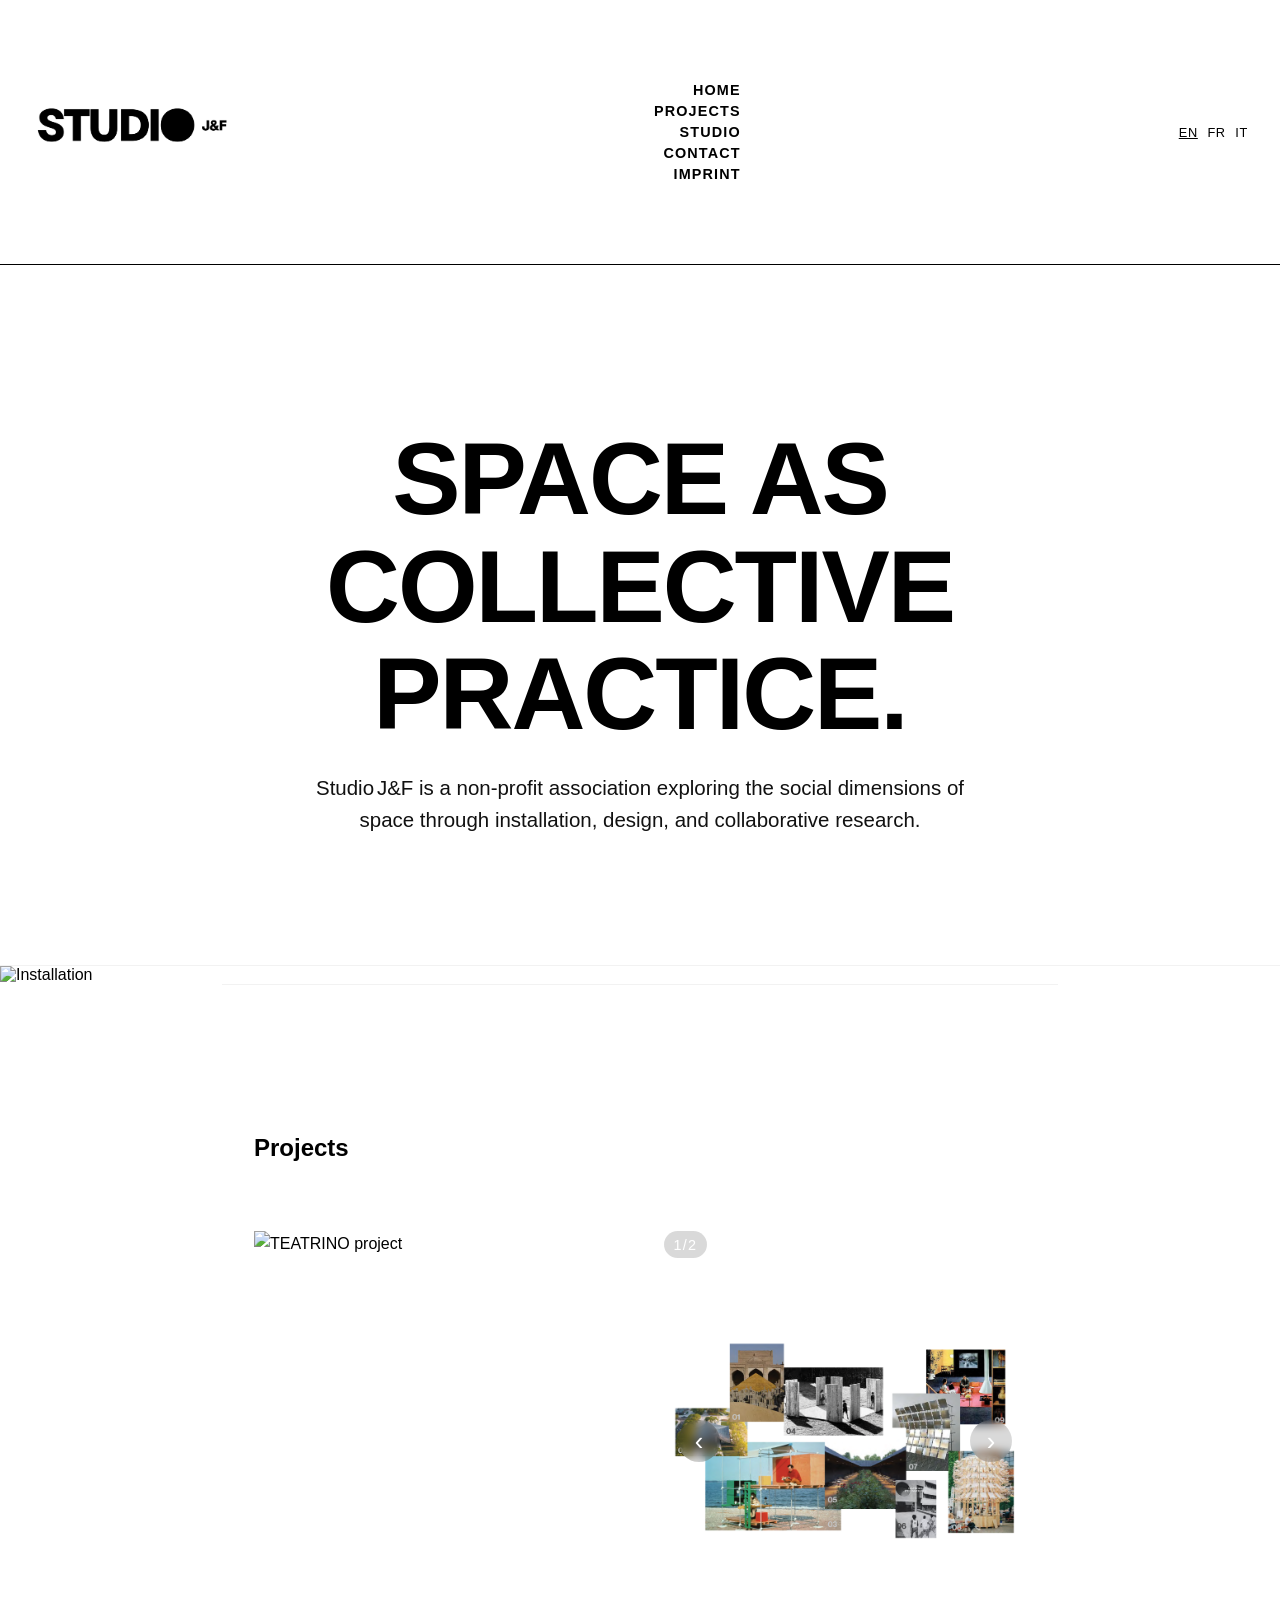
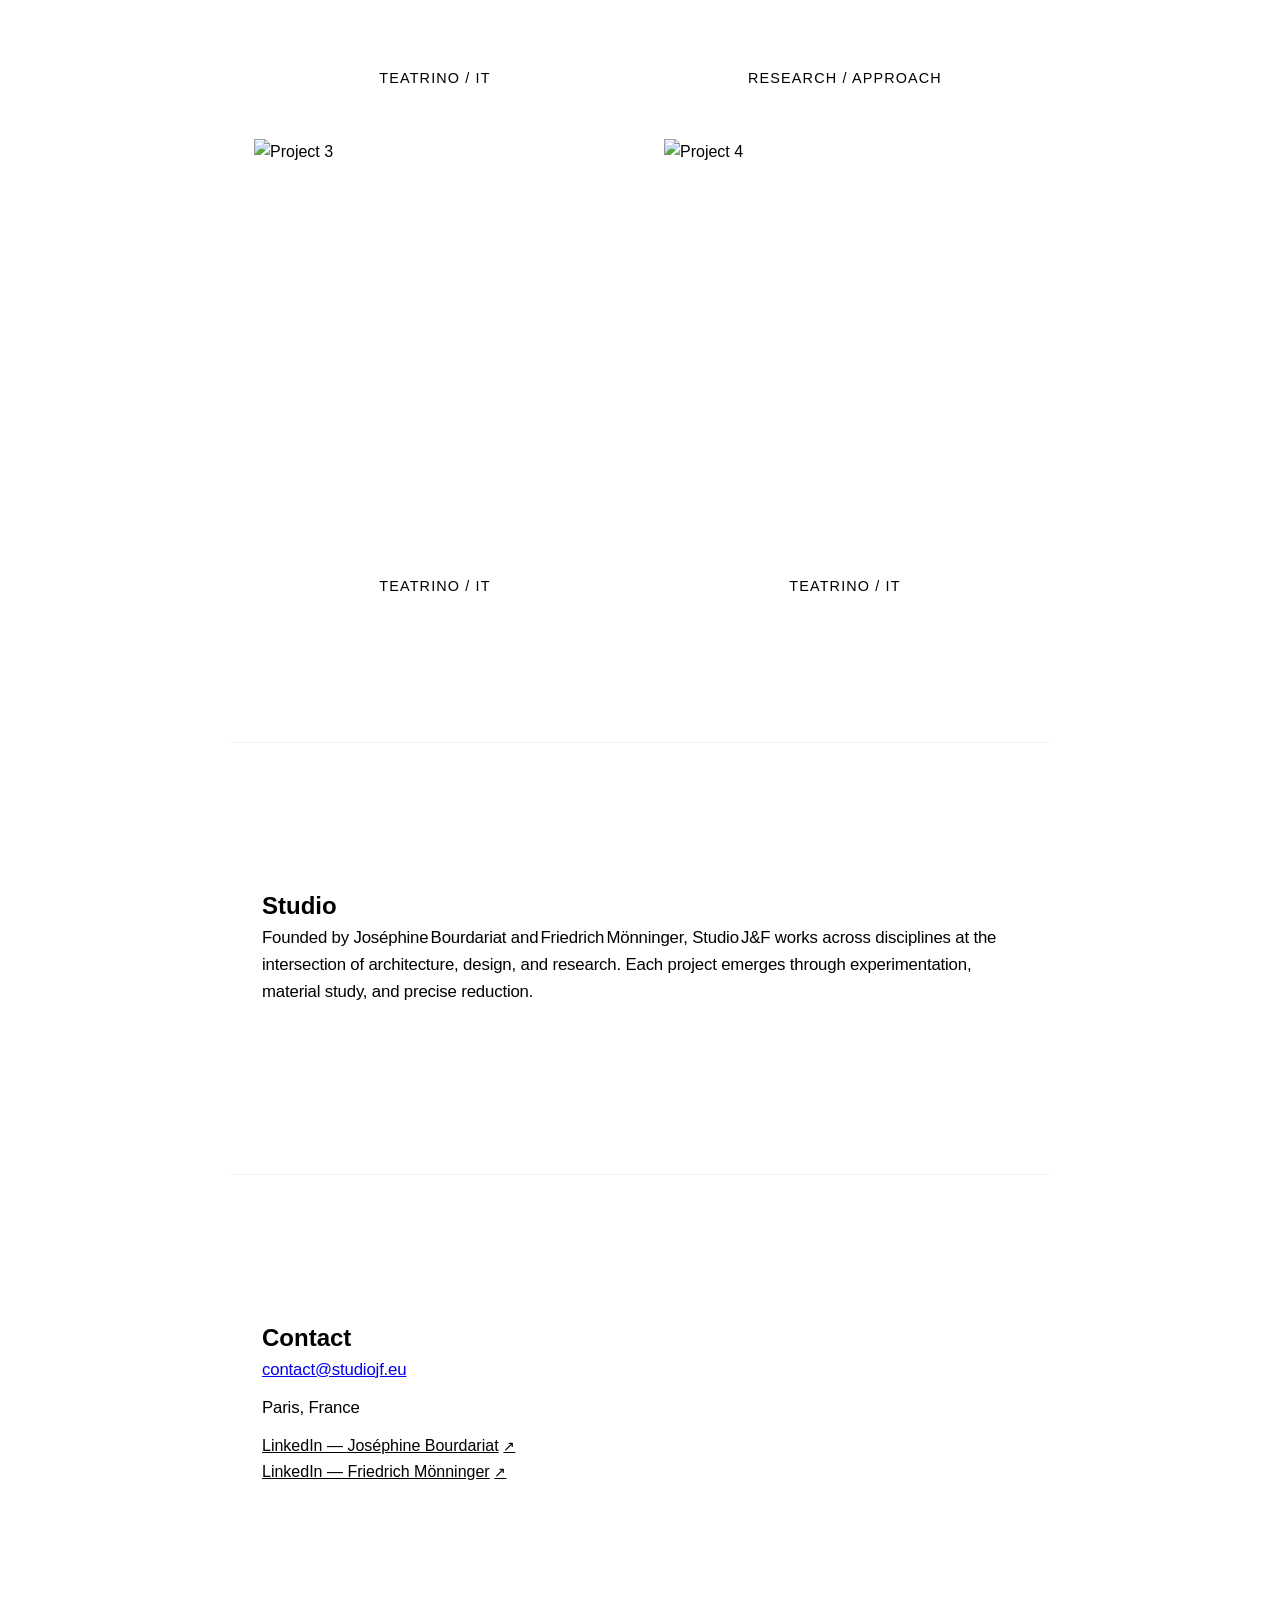
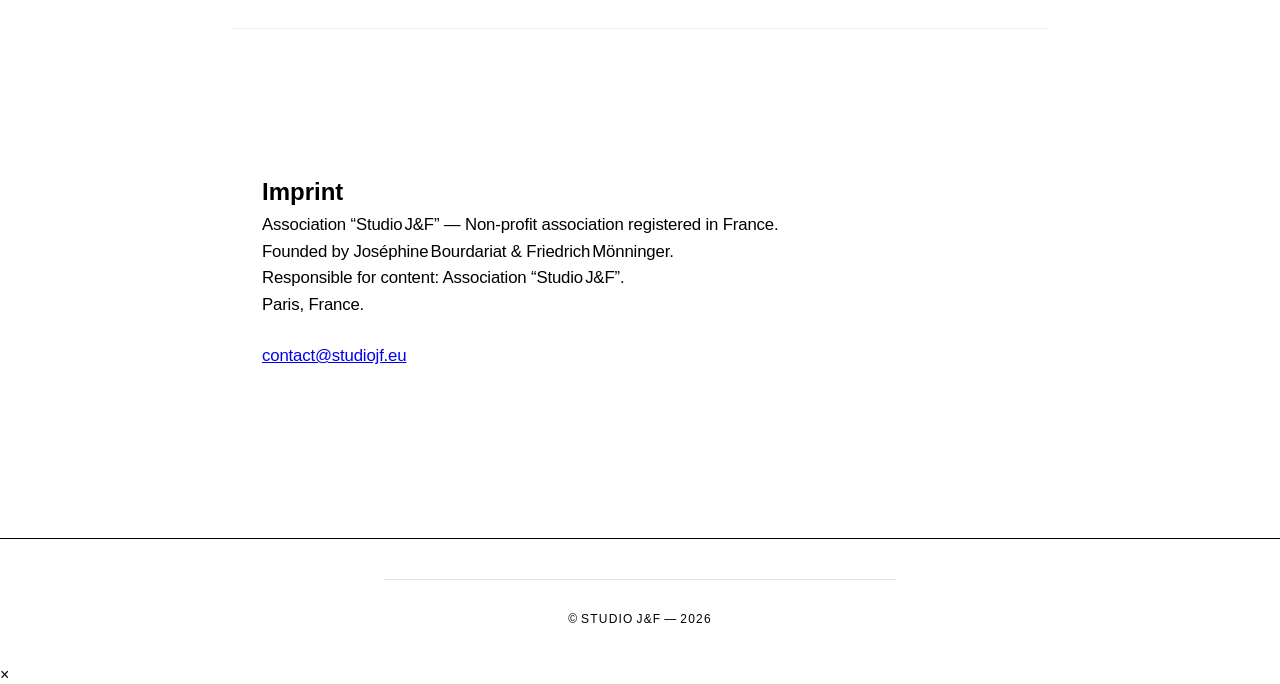
==== index.html @ a982411a "Update index.html" ====
<!DOCTYPE html>
<html lang="en">
<head>
   <link rel="icon" type="image/png" href="favicon.png"> 
  <meta charset="UTF-8">
  <meta name="viewport" content="width=device-width, initial-scale=1.0">
  <title>Studio J&F — Architecture & Design</title>
  <link rel="stylesheet" href="style.css">
  <script defer src="script.js"></script>
</head>

<body>

<header>
 <div class="logo">
  <img src="logo.png" alt="Studio J&F logo">
</div>


  <!-- NAVIGATION: now with 3 language versions -->
  <nav>

    <!-- EN -->
    <a href="#home" data-lang="en">Home</a>
    <a href="#projects" data-lang="en">Projects</a>
    <a href="#studio" data-lang="en">Studio</a>
    <a href="#contact" data-lang="en">Contact</a>
    <a href="#imprint" data-lang="en">Imprint</a>

    <!-- FR -->
    <a href="#home" data-lang="fr" class="hidden">Accueil</a>
    <a href="#projects" data-lang="fr" class="hidden">Projets</a>
    <a href="#studio" data-lang="fr" class="hidden">Studio</a>
    <a href="#contact" data-lang="fr" class="hidden">Contact</a>
    <a href="#imprint" data-lang="fr" class="hidden">Mentions légales</a>

    <!-- IT -->
    <a href="#home" data-lang="it" class="hidden">Home</a>
    <a href="#projects" data-lang="it" class="hidden">Progetti</a>
    <a href="#studio" data-lang="it" class="hidden">Studio</a>
    <a href="#contact" data-lang="it" class="hidden">Contatti</a>
    <a href="#imprint" data-lang="it" class="hidden">Note legali</a>

  </nav>

  <!-- LANGUAGE SWITCHER – always visible -->
  <div class="lang-switcher">
    <button data-setlang="en" class="active">EN</button>
    <button data-setlang="fr">FR</button>
    <button data-setlang="it">IT</button>
  </div>
</header>


<main class="page">

  <!-- HERO SECTION -->
  <section id="home" class="hero">
    <h1 data-lang="en">Space as collective practice.</h1>
    <h1 data-lang="fr" class="hidden">L’espace comme pratique collective.</h1>
    <h1 data-lang="it" class="hidden">Lo spazio come pratica collettiva.</h1>

    <p data-lang="en">
      Studio J&F is a non‑profit association exploring the social dimensions of space through installation, design, and collaborative research.
    </p>
    <p data-lang="fr" class="hidden">
      Studio J&F est une association à but non lucratif qui explore les dimensions sociales de l’espace à travers l’installation, le design et la recherche collective.
    </p>
    <p data-lang="it" class="hidden">
      Studio J&F è un’associazione senza scopo di lucro che esplora le dimensioni sociali dello spazio attraverso installazioni, design e ricerca collettiva.
    </p>
  </section>
     
  <section class="media">
    <img src="Festival des Cabanes_proposal.png" alt="Installation">
  </section>
   
  <!-- PROJECTS -->
  <section id="projects" class="projects">
    <h2 data-lang="en">Projects</h2>
    <h2 data-lang="fr" class="hidden">Projets</h2>
    <h2 data-lang="it" class="hidden">Progetti</h2>


     <div class="grid">
    <div class="project">
      <img src="Studio JF_PRESENTATION DU PROJET.png" alt="TEATRINO project">
      <span>TEATRINO / IT</span>
    </div>
        
  <div class="project">
  <div class="slider" data-slider>
       <img src="Studio JF_PRESENTATION DU PROJET_RESEARCH.png" class="slide active" alt="Research 1">
       <img src="Studio JF_PRESENTATION DU PROJET_RESEARCH_2.png" class="slide" alt="Research 2">
     
    <button class="arrow left" data-prev>‹</button>
    <button class="arrow right" data-next>›</button>

    <div class="dots">
       <span class="counter">1/2</span>
    </div>
  
  </div>

    <span>RESEARCH / APPROACH</span>

  </div>

    <div class="project">
      <img src="Studio JF_PRESENTATION DU PROJET_2.png" alt="Project 3">
      <span>TEATRINO / IT</span>
    </div>

    <div class="project">
      <img src="Studio JF_PRESENTATION DU PROJET_3.png" alt="Project 4">
      <span>TEATRINO / IT</span>
    </div>
  </div>
</section>

  <!-- STUDIO -->
  <section id="studio" class="studio">
    <h2 data-lang="en">Studio</h2>
    <h2 data-lang="fr" class="hidden">Studio</h2>
    <h2 data-lang="it" class="hidden">Studio</h2>

    <p data-lang="en">
      Founded by Joséphine Bourdariat and Friedrich Mönninger, Studio J&F works across disciplines at the intersection of architecture, design, and research. Each project emerges through experimentation, material study, and precise reduction.
    </p>
    <p data-lang="fr" class="hidden">
      Fondé par Joséphine Bourdariat et Friedrich Mönninger, Studio J&F travaille à l’intersection de l’architecture, du design et de la recherche. Chaque projet résulte d’une expérimentation matérielle et d’une réduction précise.
    </p>
    <p data-lang="it" class="hidden">
      Fondato da Joséphine Bourdariat e Friedrich Mönninger, Studio J&F lavora all'incrocio tra architettura, design e ricerca. Ogni progetto nasce da sperimentazione, studio dei materiali e riduzione precisa.
    </p>
  </section>


  <!-- CONTACT -->
 <section id="contact" class="contact">
  <h2 data-lang="en">Contact</h2>
  <h2 data-lang="fr" class="hidden">Contact</h2>
  <h2 data-lang="it" class="hidden">Contatti</h2>

  <p><a href="mailto:contact@studiojf.eu">contact@studiojf.eu</a></p>
  <p>Paris, France</p>

  <div class="socials">
    <a href="https://www.linkedin.com/in/josephine-bourdariat-3a503321a" target="_blank">
      LinkedIn — Joséphine Bourdariat
    </a><br>
    <a href="https://www.linkedin.com/in/friedrich-mönninger" target="_blank">
      LinkedIn — Friedrich Mönninger
    </a>
  </div>
</section>

</section>



  <section id="imprint" class="imprint">
  <h2 data-lang="en">Imprint</h2>
  <h2 data-lang="fr" class="hidden">Mentions légales</h2>
  <h2 data-lang="it" class="hidden">Note legali</h2>
  <!-- ENGLISH -->
  <p data-lang="en">
    Association “Studio J&F” — Non‑profit association registered in France.<br>
    Founded by Joséphine Bourdariat & Friedrich Mönninger.<br>
    Responsible for content: Association “Studio J&F”.<br>
    Paris, France.
  </p>
  <!-- FRENCH -->
  <p data-lang="fr" class="hidden">
    Association “Studio J&F” — Association à but non lucratif enregistrée en France.<br>
    Fondée par Joséphine Bourdariat et Friedrich Mönninger.<br>
    Responsable du contenu : Association “Studio J&F”.<br>
    Paris, France.
  </p>
  <!-- ITALIAN -->
  <p data-lang="it" class="hidden">
    Associazione “Studio J&F” — Organizzazione senza scopo di lucro registrata in Francia.<br>
    Fondata da Joséphine Bourdariat e Friedrich Mönninger.<br>
    Responsabile dei contenuti: Associazione “Studio J&F”.<br>
    Parigi, Francia.
  </p>
     <p>
    <a href="mailto:contact@studiojf.eu">contact@studiojf.eu</a>
  </p>
</section>

</main>

<footer>© Studio J&F — 2026</footer>

   <!-- LIGHTBOX -->

<div class="lightbox" id="lightbox">
  <span class="lightbox-close">&times;</span>
  <img class="lightbox-img" id="lightbox-img" src="" alt="">
</div>

</body>
</html>
---- style.css ----
/* === TWK Lausanne Font Loading === */

@font-face {
  font-family: "TWKLausanne";
  src: url("fonts/TWKLausanne-250.otf") format("opentype");
  font-weight: 250;
  font-style: normal;
}

@font-face {
  font-family: "TWKLausanne";
  src: url("fonts/TWKLausanne-750.otf") format("opentype");
  font-weight: 750;
  font-style: normal;
}

@font-face {
  font-family: "TWKLausanne";
  src: url("fonts/TWKLausanne-950.otf") format("opentype");
  font-weight: 950;
  font-style: normal;
}

/* === LANGUAGE VISIBILITY FIX === */
[data-lang] {
  transition: opacity 0.25s ease;
}

.hidden {
  display: none !important;
}

/* === TYPOGRAPHY === */
body, p, li {
  font-family: "TWKLausanne", sans-serif;
  font-weight: 250;
}

h1 {
  font-family: "TWKLausanne", sans-serif;
  font-weight: 950;
}

h2 {
  font-family: "TWKLausanne", sans-serif;
  font-weight: 750;
}

/* === NAV DEFAULT === */
nav a {
  font-family: "TWKLausanne", sans-serif;
  font-weight: 750;
  transition: font-weight 0.2s ease;
}

/* === NAV ACTIVE ON SCROLL === */
nav a.active-section {
  font-weight: 950;
}



:root {
  --black: #000;
  --white: #fff;
  --max-width: 1200px;
}

* { box-sizing: border-box; margin: 0; padding: 0; }

body {
  font-family: "TWKLausanne", sans-serif;
  font-weight: 250;
}

header {
  display: flex; justify-content: space-between; align-items: center;
  padding: 2rem; border-bottom: 1px solid var(--black);
  position: sticky; top: 0; background: var(--white); z-index: 10;
}
  
header.scrolled {
  box-shadow: 0 1px 0 rgba(0,0,0,0.08);
  background: var(--white);
}
  
.logo { font-weight: 700; font-size: clamp(1.3rem, 2vw, 1.7rem); text-transform: uppercase; }

.logo {
  transition: transform 0.25s ease;
  transform-origin: left center;
}

header.scrolled .logo {
  transform: scale(0.85);
}

nav a {
  font-family: "TWKLausanne", sans-serif;
  font-weight: 750;
  transition: font-weight 0.2s ease;
}
nav a.active-section {
  font-weight: 950;
}

.lang-switcher { display: flex; gap: 1rem; margin-left: 2rem; }

.lang-switcher button {
  border: none; background: none; cursor: pointer;
  font-weight: 500; letter-spacing: 0.05em; color: var(--black);
}
.lang-switcher button.active { text-decoration: underline; }

main {
  max-width: 900px;
  margin: 0 auto;
  padding: 0 2rem;
}

.media {
  width: 100vw;
  margin-left: calc(50% - 50vw);
}

.media img {
  width: 100%;
  height: auto;
  display: block;
}

/* === HERO (editorial typography style) === */

.hero {
  padding: 10rem 2rem 8rem;
  max-width: 900px;
  margin: 0 auto;
  text-align: center;
}

.hero h1 {
  font-size: clamp(3.5rem, 8vw, 7rem);
  font-weight: 700;
  text-transform: uppercase;
  line-height: 1.05;
  margin-bottom: 1.5rem;
  letter-spacing: -0.02em;
}

.hero p {
  font-size: clamp(1.1rem, 1.6vw, 1.3rem);
  font-weight: 400;
  line-height: 1.6;
  max-width: 700px;
  margin: 0 auto;
  color: #111;
}

/* Responsive: tighter composition on small screens */
@media (max-width: 700px) {
  .hero {
    padding: 8rem 1.5rem 4rem;
  }
  .hero h1 {
    font-size: 2.8rem;
    line-height: 1.1;
  }
  .hero p {
    font-size: 1rem;
  }
}

/* === NAVIGATION (editorial proportion) === */


.logo img {
  width:200px;
  height: auto;
  display: block;
}

.logo {
  font-family: "Inter", sans-serif;
  font-weight: 700;
  font-size: 1.4rem;
  text-transform: uppercase;
  letter-spacing: 0.08em;
}

nav {
  display: flex;
  flex-direction: column;
  align-items: flex-end;
  gap: 0.3rem;
}

nav a {
  text-decoration: none;
  color: #000;
  font-size: 0.9rem;
  text-transform: uppercase;
  letter-spacing: 0.08em;
  transition: opacity 0.2s ease;
}

nav a:hover {
  opacity: 0.6;
}

.lang-switcher {
  display: flex;
  gap: 0.6rem;
  margin-left: 1rem;
}

.lang-switcher button {
  background: none;
  border: none;
  font-size: 0.8rem;
  text-transform: uppercase;
  cursor: pointer;
}

.lang-switcher button.active {
  text-decoration: underline;
}

/* === SECTION HEADINGS (Projects, Studio, etc.) === */

h2 {
  font-family: "TWKLausanne", sans-serif;
  font-weight: 750;
}

/* Centered sections use consistent vertical rhythm */
.projects,
.studio,
.contact,
.imprint {
  max-width: 820px;
  margin: 0 auto;
  padding: 9rem 2rem;
  line-height: 1.6;
}

/* === BODY TEXT === */
.studio p,
.contact p,
.imprint p {
  font-size: 1.05rem;
  font-weight: 400;
  margin-bottom: 1.5rem;
  letter-spacing: -0.01em;
}

section {
  scroll-margin-top: 140px; /* adjust to your header height */
}
  
.contact p {
  margin-bottom: 0.7rem;
}

/* === FOOTER === */
footer {
  border-top: 1px solid #000;
  text-align: center;
  padding: 2.5rem;
  font-size: 0.75rem;
  text-transform: uppercase;
  letter-spacing: 0.1em;
}

footer::before {
  content: "";
  display: block;
  width: 40vw;
  height: 1px;
  background: #000;
  margin: 0 auto 2rem;
  opacity: 0.1;
}

/* === SEPARATION RHYTHM === */
section + section {
  border-top: 1px solid rgba(0, 0, 0, 0.05);
}

/* === RESPONSIVE / TABLET === */
@media (max-width: 900px) {
  nav {
    flex-direction: row;
    gap: 1rem;
  }

  .projects
  .studio,
  .contact,
  .imprint {
    padding: 6rem 1.5rem;
  }

  h2 {
    margin-bottom: 2rem;
  }
}

/* === MOBILE === */
@media (max-width: 600px) {
  header {
    flex-direction: column;
    gap: 1.2rem;
    align-items: flex-start;
  }

  nav {
    flex-wrap: wrap;
    gap: 0.8rem;
  }

  .hero h1 {
    font-size: 2.4rem;
  }

  .hero p {
    font-size: 1rem;
  }

  h2 {
    font-size: 0.85rem;
    letter-spacing: 0.08em;
  }
}
  
.hidden {
  display: none !important;
}


.socials a {
  display: inline-flex;
  align-items: baseline;
  gap: 0.3em;
  color: #000;
  text-decoration: underline;
}

.socials a::after {
  content: "↗";
  font-size: 0.85em;
  line-height: 1;
  color: inherit;

  display: inline-block;
  text-decoration: none;
}


.socials a::after {
  content: "↗";
  font-size: 0.85em;
  line-height: 1;
  color: inherit;

  display: inline-block;
  text-decoration: none;
}


.projects {
  max-width: 1200px;
  margin: 0 auto;
  padding: 9rem 2rem;
}

.grid {
  display: grid;
  grid-template-columns: repeat(2, 1fr);
  gap: 3rem;
  margin-top: 4rem;
}

.project {
  display: flex;
  flex-direction: column;
  align-items: center;
}

.project img {
  width: 100%;
  height: 420px;
  object-fit: cover;
}

/* FIRST TWO PROJECTS ONLY */

.project:nth-child(1) img,
.project:nth-child(2) img {
  object-fit: contain;
  height: 420px;
}
  
.project span {
  margin-top: 1rem;
  font-size: 0.9rem;
  text-transform: uppercase;
  letter-spacing: 0.08em;
}

@media (max-width: 700px) {
  .grid {
    grid-template-columns: 1fr;
  }
}

/* === SLIDER === */

.slider {
  position: relative;
  width: 100%;
  height: 420px;
  overflow: hidden;
}

/* IMAGES */

.slide {
  position: absolute;
  inset: 0;

  width: 100%;
  height: 100%;

  object-fit: contain;

  opacity: 0;
  transition: opacity 0.35s ease;
}

.slide.active {
  opacity: 1;
}

/* ARROWS */

.arrow {
  position: absolute;
  top: 50%;
  transform: translateY(-50%);

  z-index: 2;

  background: rgba(0,0,0,0.15);
  backdrop-filter: blur(4px);

  border: none;
  border-radius: 999px;

  width: 42px;
  height: 42px;

  color: white;
  font-size: 1.6rem;

  cursor: pointer;

  display: flex;
  align-items: center;
  justify-content: center;
}

/* INSIDE FRAME */

.arrow.left {
  left: 14px;
}

.arrow.right {
  right: 14px;
}

/* COUNTER */

.counter {
  color: white;
  font-size: 0.8rem;
  letter-spacing: 0.05em;

  background: rgba(0,0,0,0.15);
  backdrop-filter: blur(4px);

  padding: 0.35rem 0.6rem;
  border-radius: 999px;
}
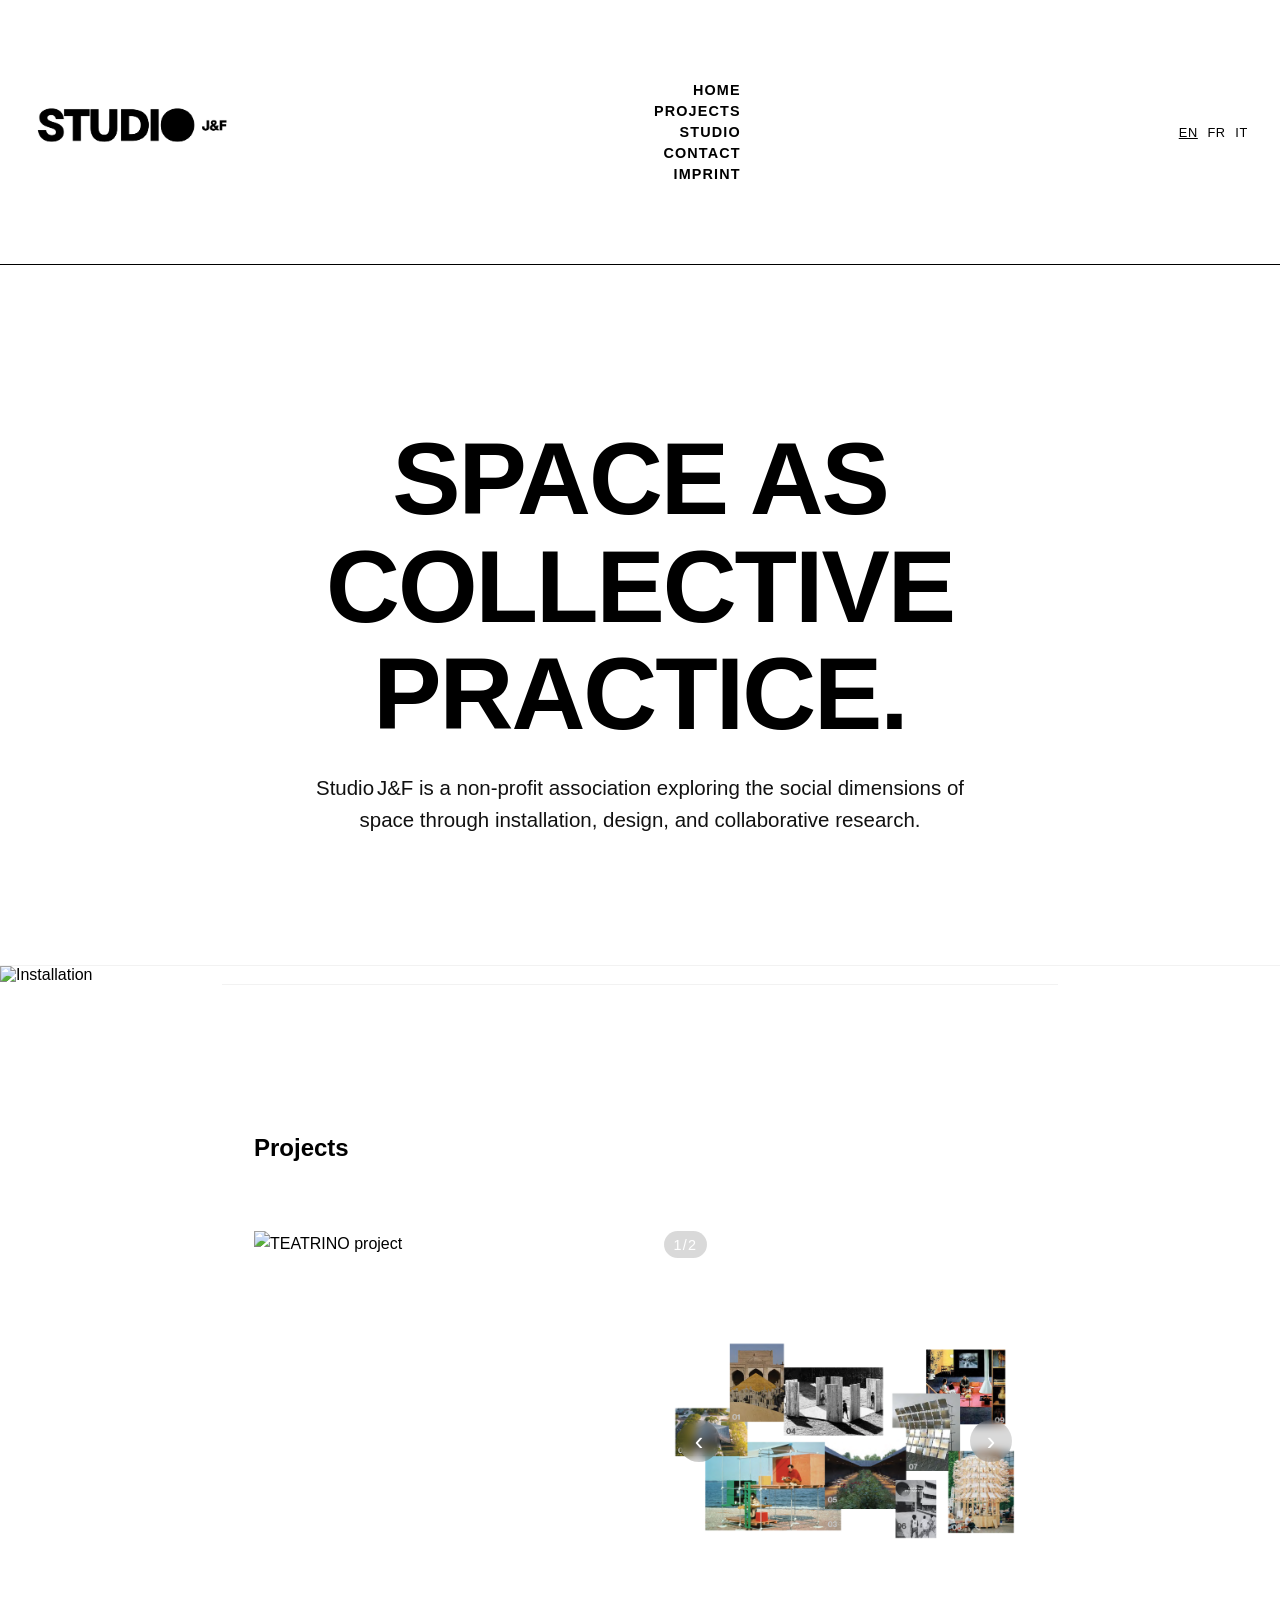
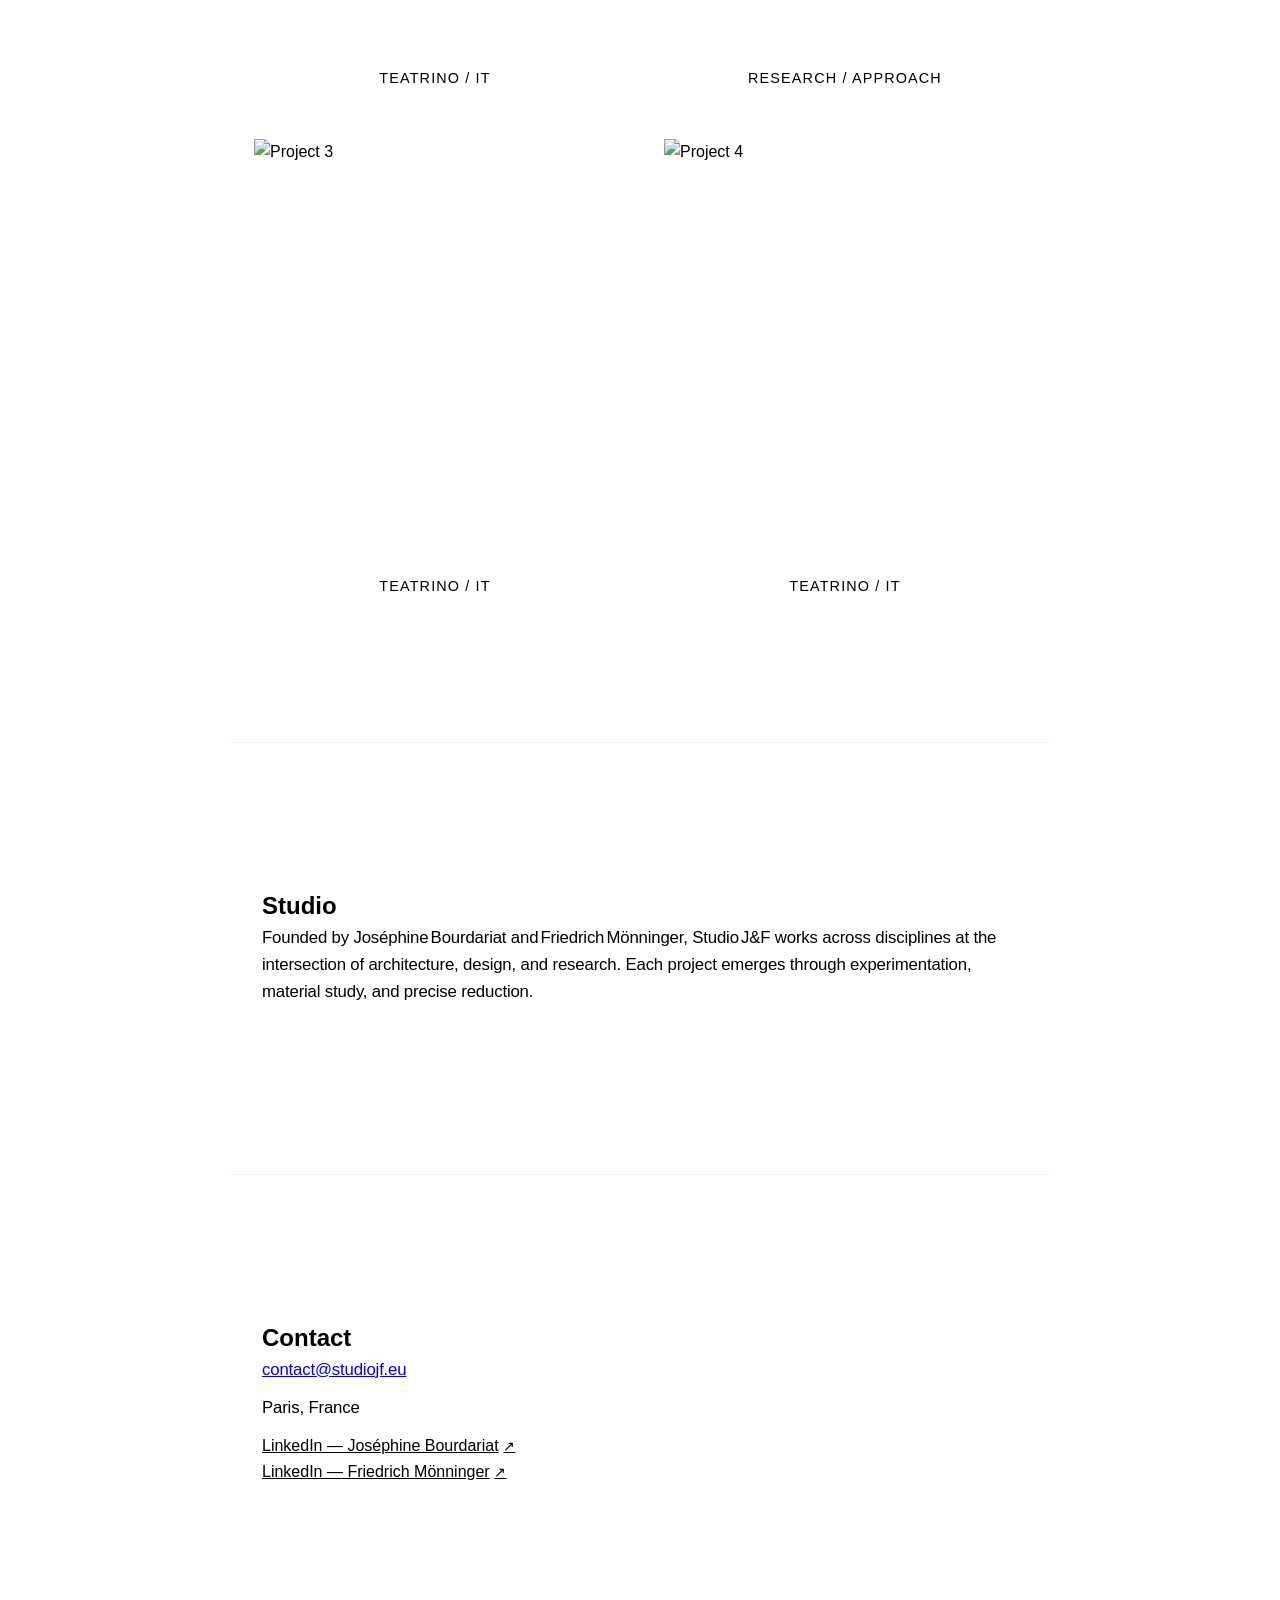
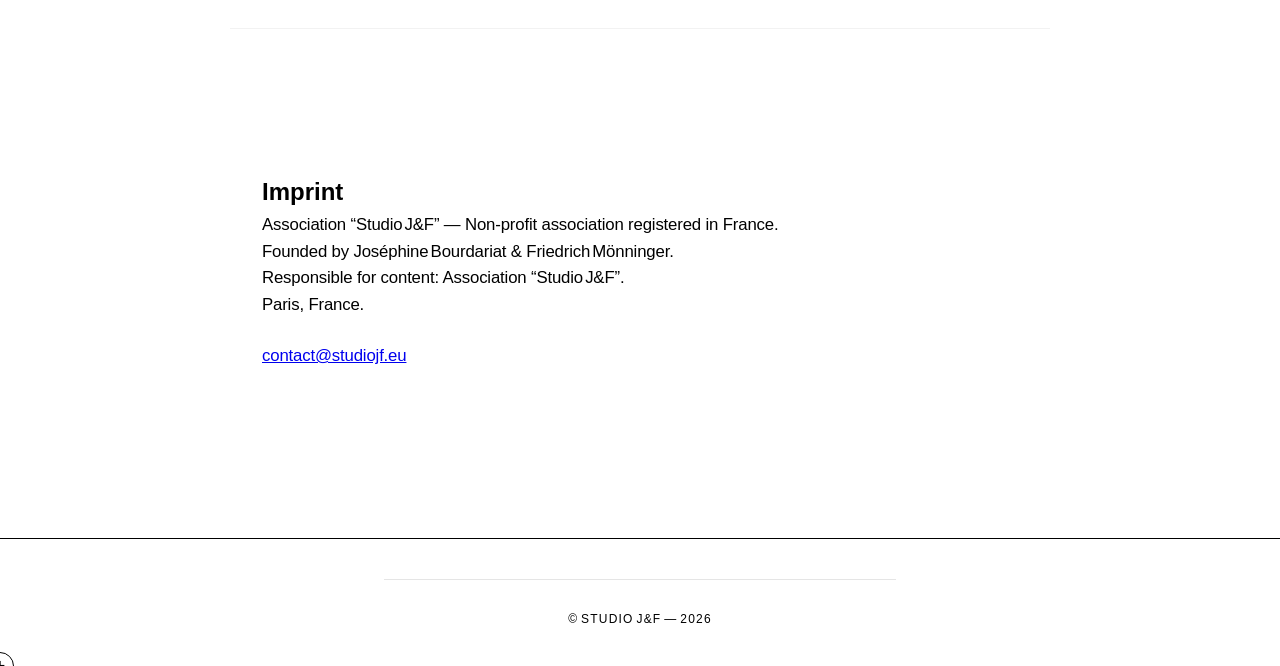
==== commit 4b2a366b: "Update index.html" ====
--- a/index.html
+++ b/index.html
@@ -200,5 +200,7 @@
   <img class="lightbox-img" id="lightbox-img" src="" alt="">
 </div>
 
+<div class="custom-cursor">+</div>
+
 </body>
 </html>
--- a/style.css
+++ b/style.css
@@ -492,3 +492,84 @@
   padding: 0.35rem 0.6rem;
   border-radius: 999px;
 }
+
+/* === LIGHTBOX === */
+
+.lightbox {
+  position: fixed;
+  inset: 0;
+
+  background: rgba(0,0,0,0.92);
+
+  display: flex;
+  align-items: center;
+  justify-content: center;
+
+  opacity: 0;
+  visibility: hidden;
+
+  transition: opacity 0.3s ease;
+
+  z-index: 9999;
+}
+
+.lightbox.open {
+  opacity: 1;
+  visibility: visible;
+}
+
+.lightbox-img {
+  max-width: 92vw;
+  max-height: 92vh;
+
+  object-fit: contain;
+}
+
+.lightbox-close {
+  position: absolute;
+  top: 24px;
+  right: 32px;
+
+  color: white;
+  font-size: 3rem;
+
+  cursor: pointer;
+}
+
+/* Only project images get zoom cursor */
+
+#projects img {
+  cursor: zoom-in;
+}
+
+/* === CUSTOM LIGHTBOX CURSOR === */
+
+#projects img,
+#projects .slide {
+  cursor: none;
+}
+
+/* custom cursor element */
+.custom-cursor {
+  position: fixed;
+  width: 28px;
+  height: 28px;
+
+  border: 1.5px solid black;
+  border-radius: 50%;
+
+  pointer-events: none;
+  transform: translate(-50%, -50%);
+
+  display: flex;
+  align-items: center;
+  justify-content: center;
+
+  font-size: 18px;
+  line-height: 1;
+
+  z-index: 99999;
+
+  mix-blend-mode: difference;
+  color: black;
+}
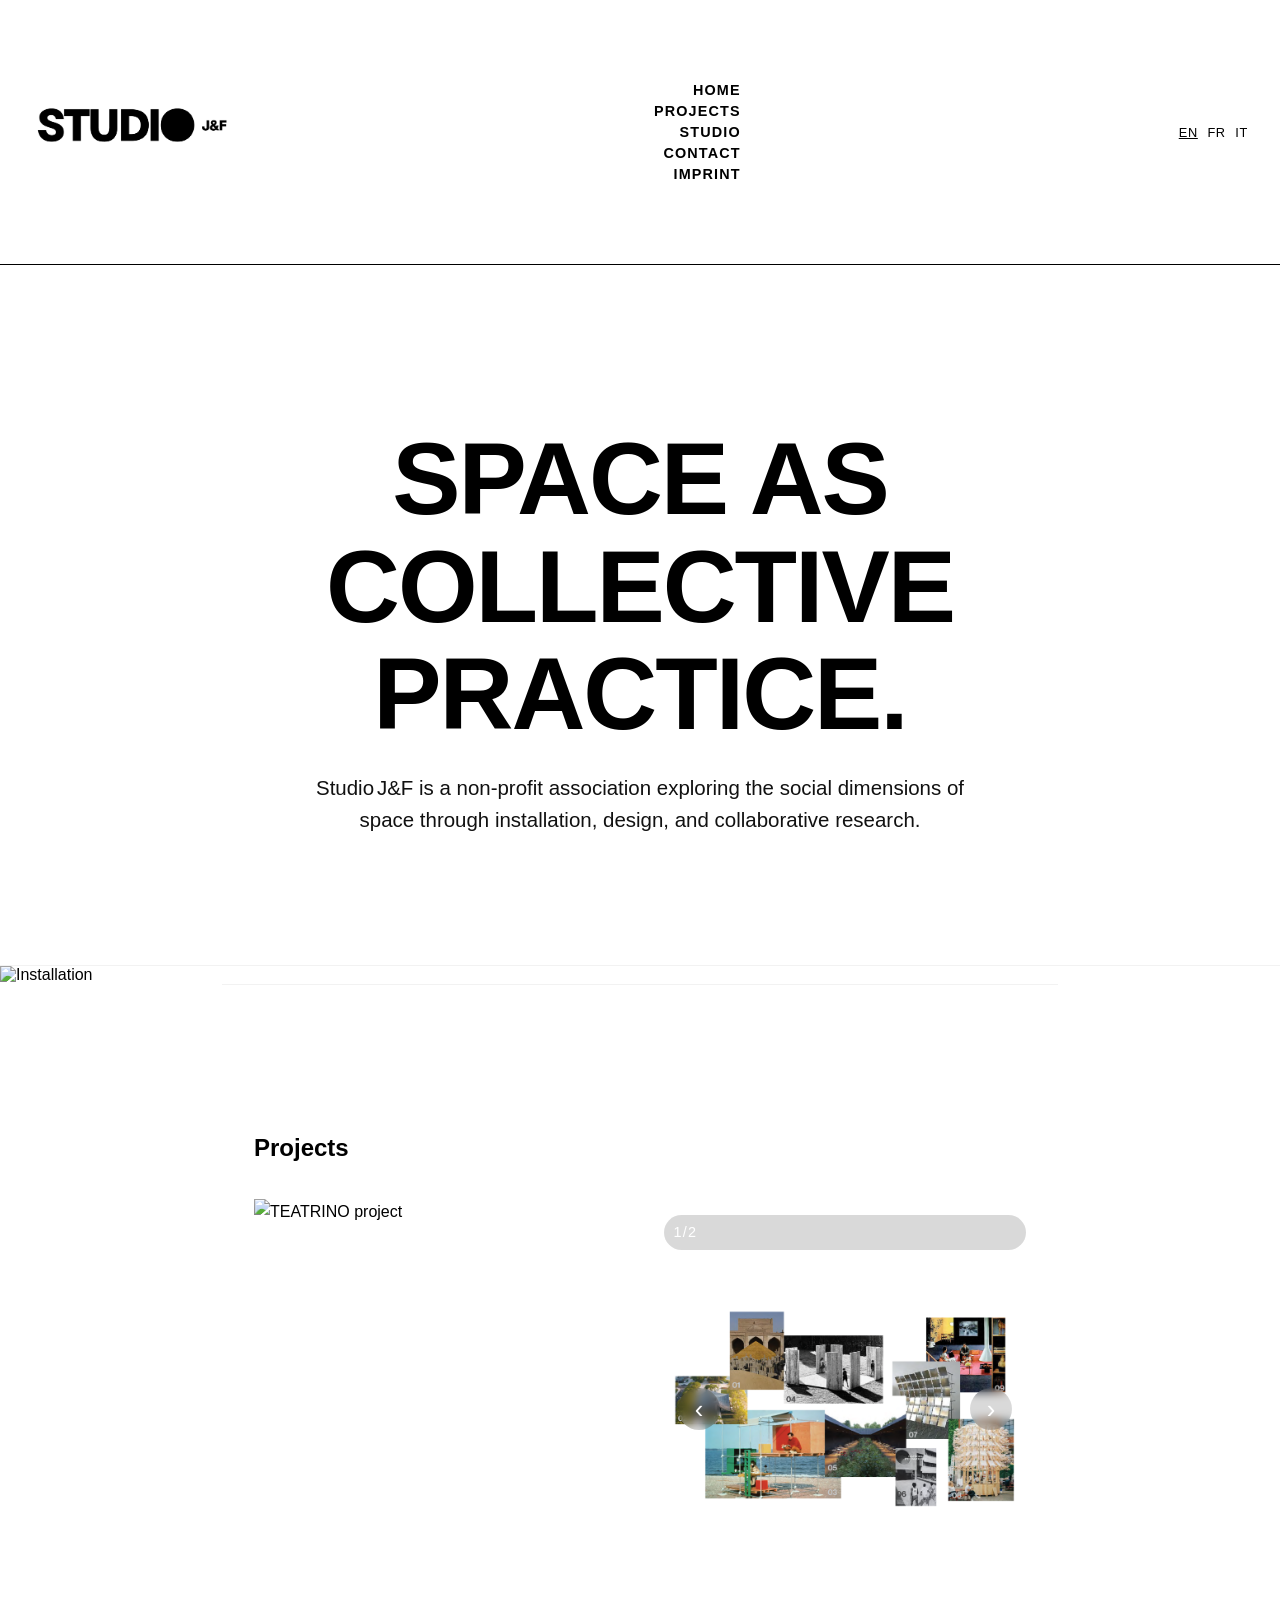
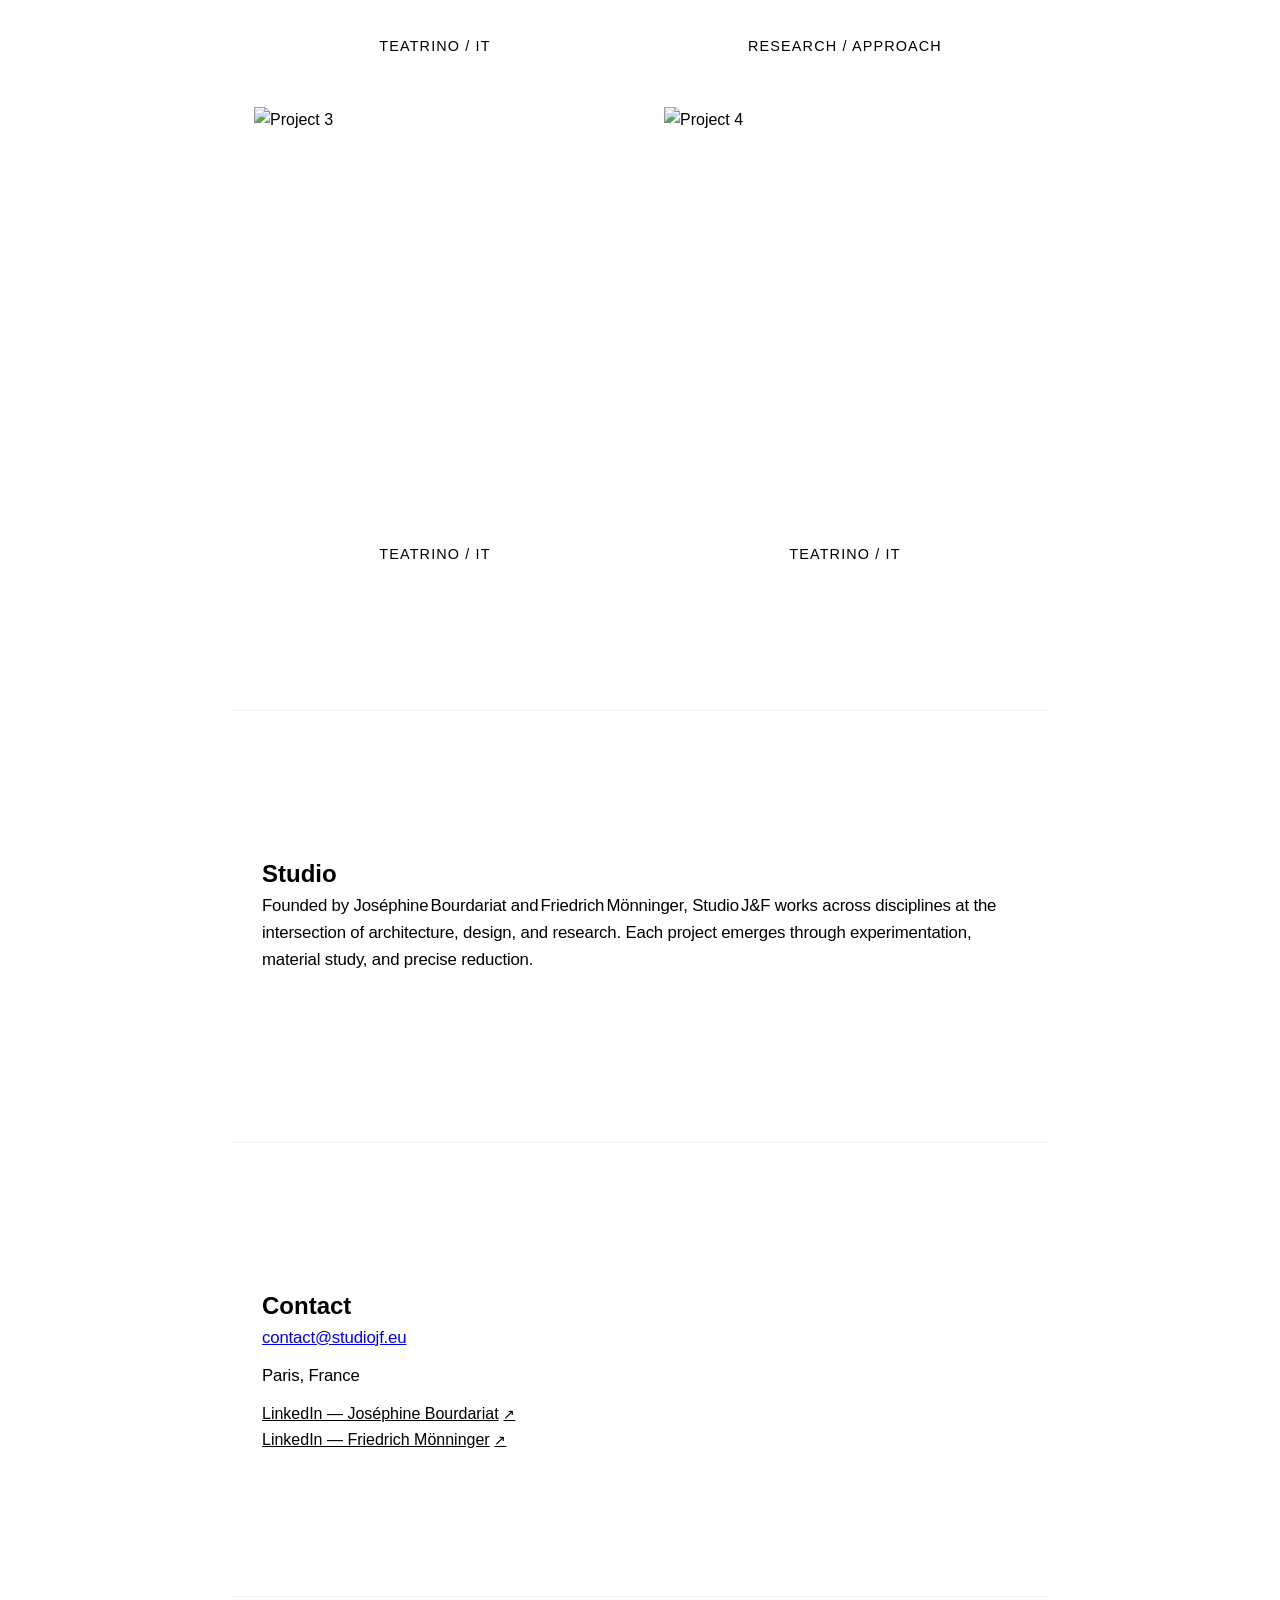
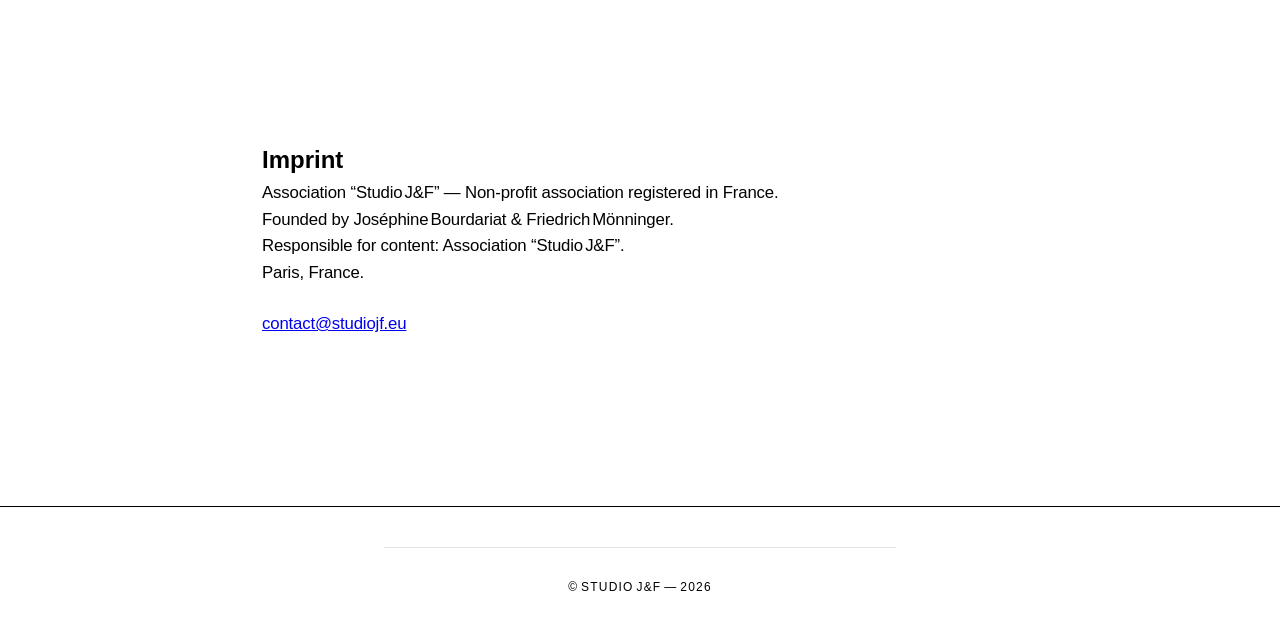
==== commit 17fc6c2a: "Update index.html" ====
--- a/index.html
+++ b/index.html
@@ -7,6 +7,16 @@
   <title>Studio J&F — Architecture & Design</title>
   <link rel="stylesheet" href="style.css">
   <script defer src="script.js"></script>
+
+   <!-- Google tag (gtag.js) -->
+<script async src="https://www.googletagmanager.com/gtag/js?id=G-EFMYMMP37M"></script>
+<script>
+  window.dataLayer = window.dataLayer || [];
+  function gtag(){dataLayer.push(arguments);}
+  gtag('js', new Date());
+
+  gtag('config', 'G-EFMYMMP37M');
+</script>
 </head>
 
 <body>
@@ -193,8 +203,6 @@
 
 <footer>© Studio J&F — 2026</footer>
 
-   <!-- LIGHTBOX -->
-
 <div class="lightbox" id="lightbox">
   <span class="lightbox-close">&times;</span>
   <img class="lightbox-img" id="lightbox-img" src="" alt="">
--- a/style.css
+++ b/style.css
@@ -377,7 +377,7 @@
   display: grid;
   grid-template-columns: repeat(2, 1fr);
   gap: 3rem;
-  margin-top: 4rem;
+  margin-top: 2rem;
 }
 
 .project {
@@ -394,10 +394,12 @@
 
 /* FIRST TWO PROJECTS ONLY */
 
-.project:nth-child(1) img,
-.project:nth-child(2) img {
+.project img,
+.slider {
+  width: 100%;
+  height: 420px;
   object-fit: contain;
-  height: 420px;
+  display: block;
 }
   
 .project span {
@@ -405,6 +407,7 @@
   font-size: 0.9rem;
   text-transform: uppercase;
   letter-spacing: 0.08em;
+  display: block;
 }
 
 @media (max-width: 700px) {
@@ -536,20 +539,17 @@
   cursor: pointer;
 }
 
-/* Only project images get zoom cursor */
-
+/* Default: normal cursor everywhere */
+body {
+  cursor: auto;
+}
+
+/* ONLY project images get custom "+" cursor */
 #projects img {
-  cursor: zoom-in;
-}
-
-/* === CUSTOM LIGHTBOX CURSOR === */
-
-#projects img,
-#projects .slide {
   cursor: none;
 }
 
-/* custom cursor element */
+/* Custom cursor element */
 .custom-cursor {
   position: fixed;
   width: 28px;
@@ -558,9 +558,6 @@
   border: 1.5px solid black;
   border-radius: 50%;
 
-  pointer-events: none;
-  transform: translate(-50%, -50%);
-
   display: flex;
   align-items: center;
   justify-content: center;
@@ -568,8 +565,13 @@
   font-size: 18px;
   line-height: 1;
 
+  pointer-events: none;
+
+  transform: translate(-50%, -50%);
+
   z-index: 99999;
 
   mix-blend-mode: difference;
-  color: black;
-}
+
+  opacity: 0; /* hidden by default */
+}
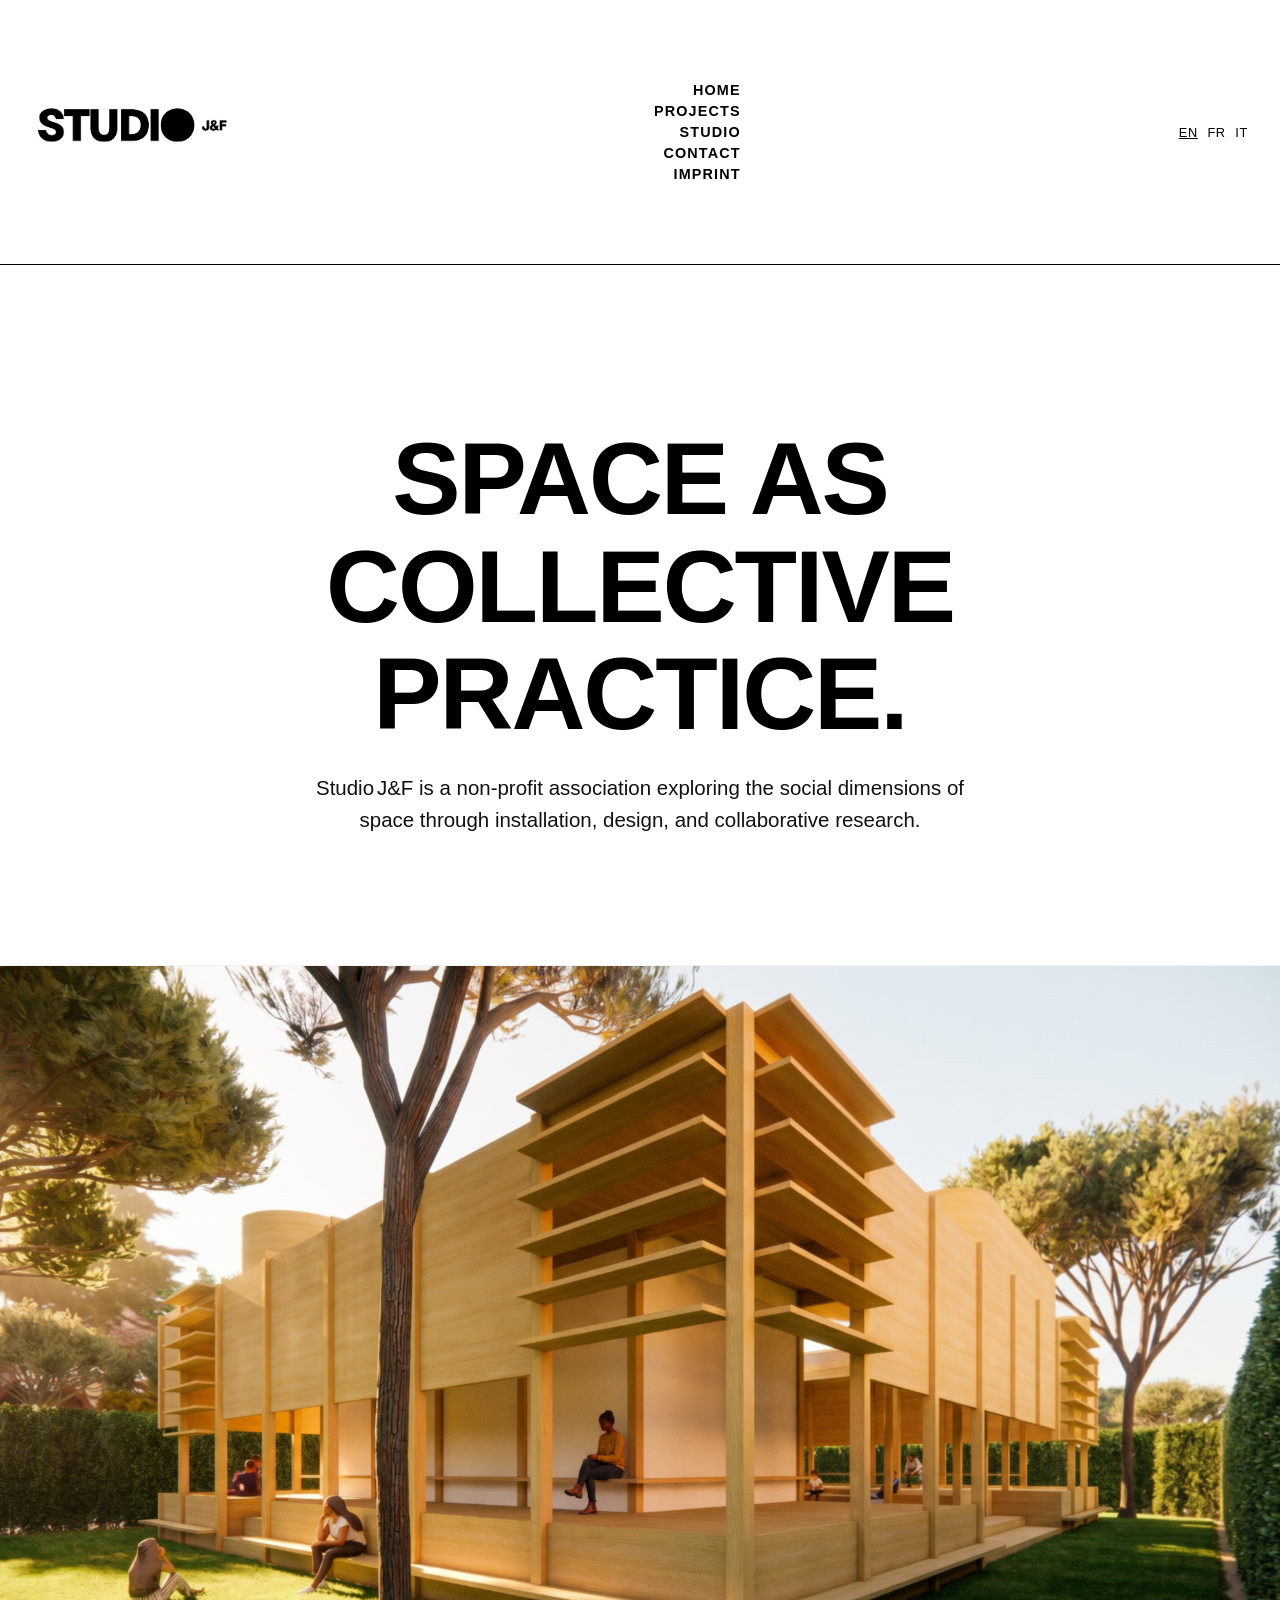
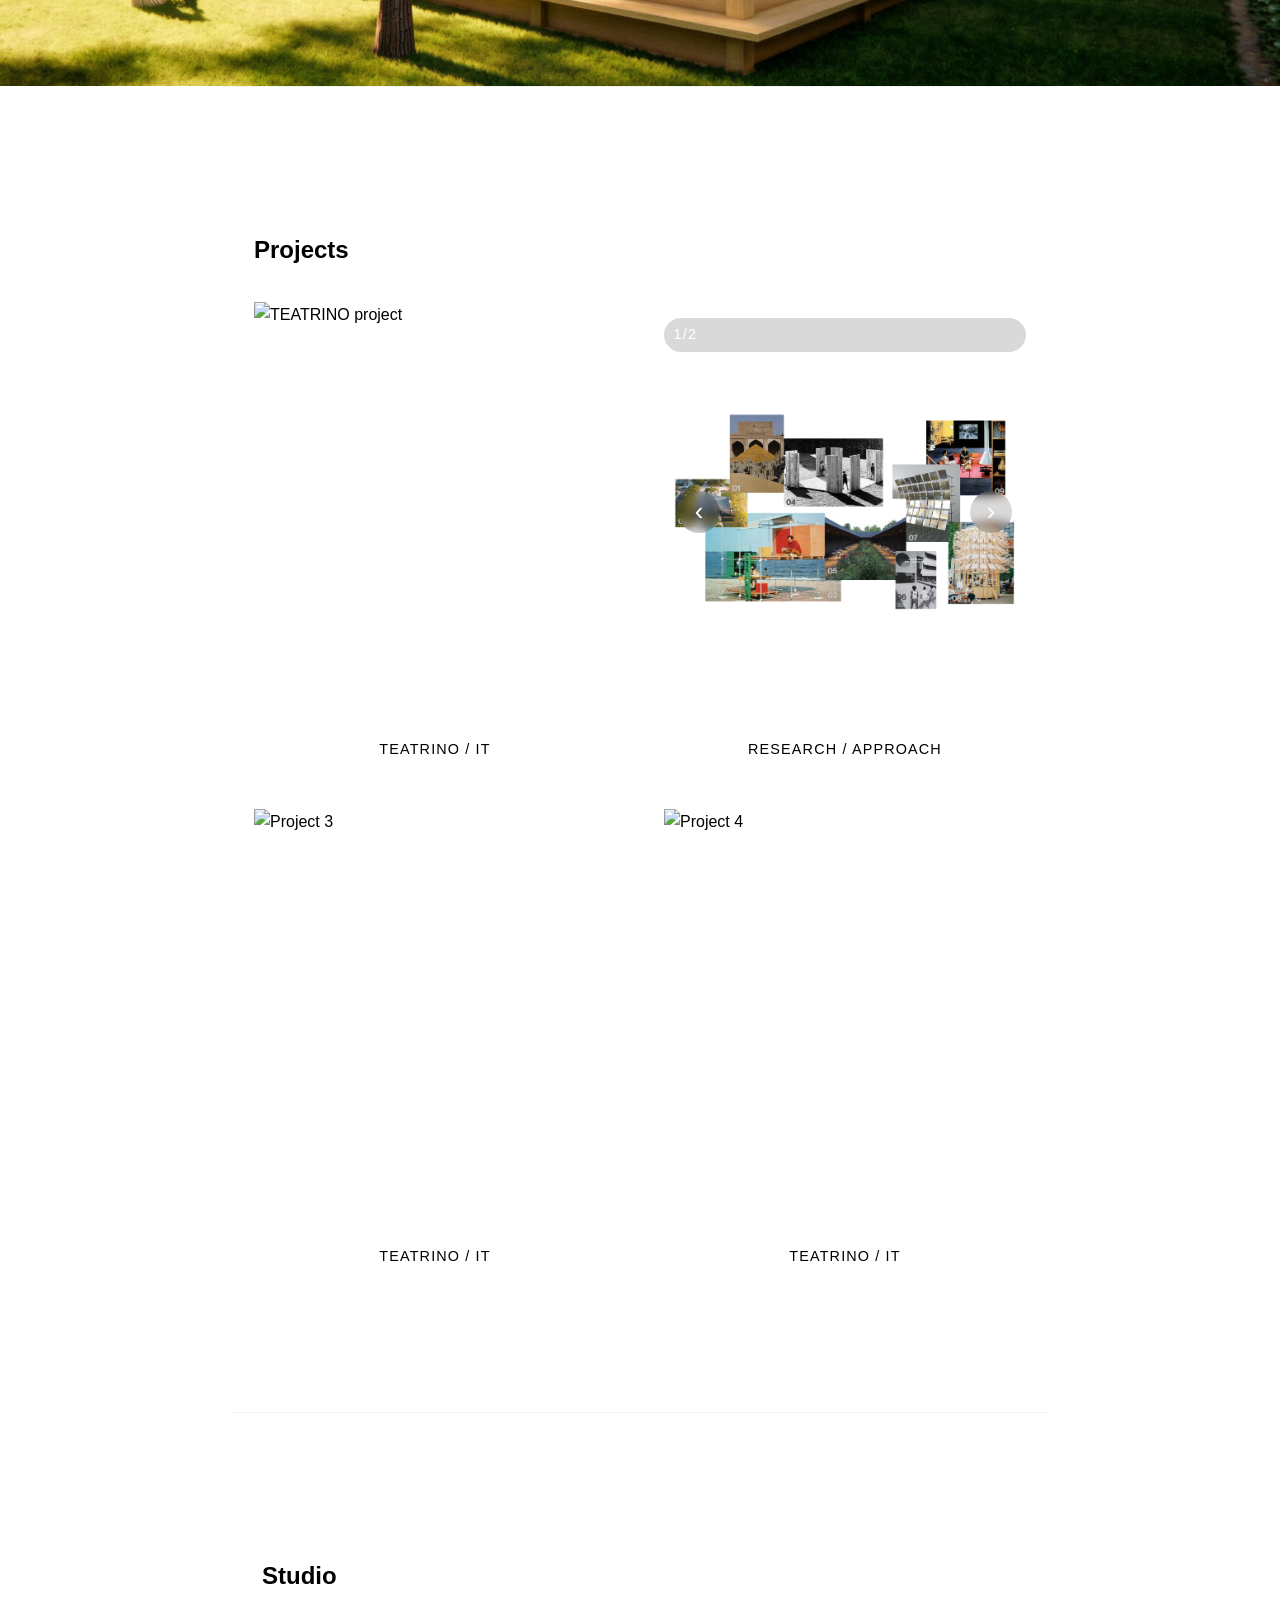
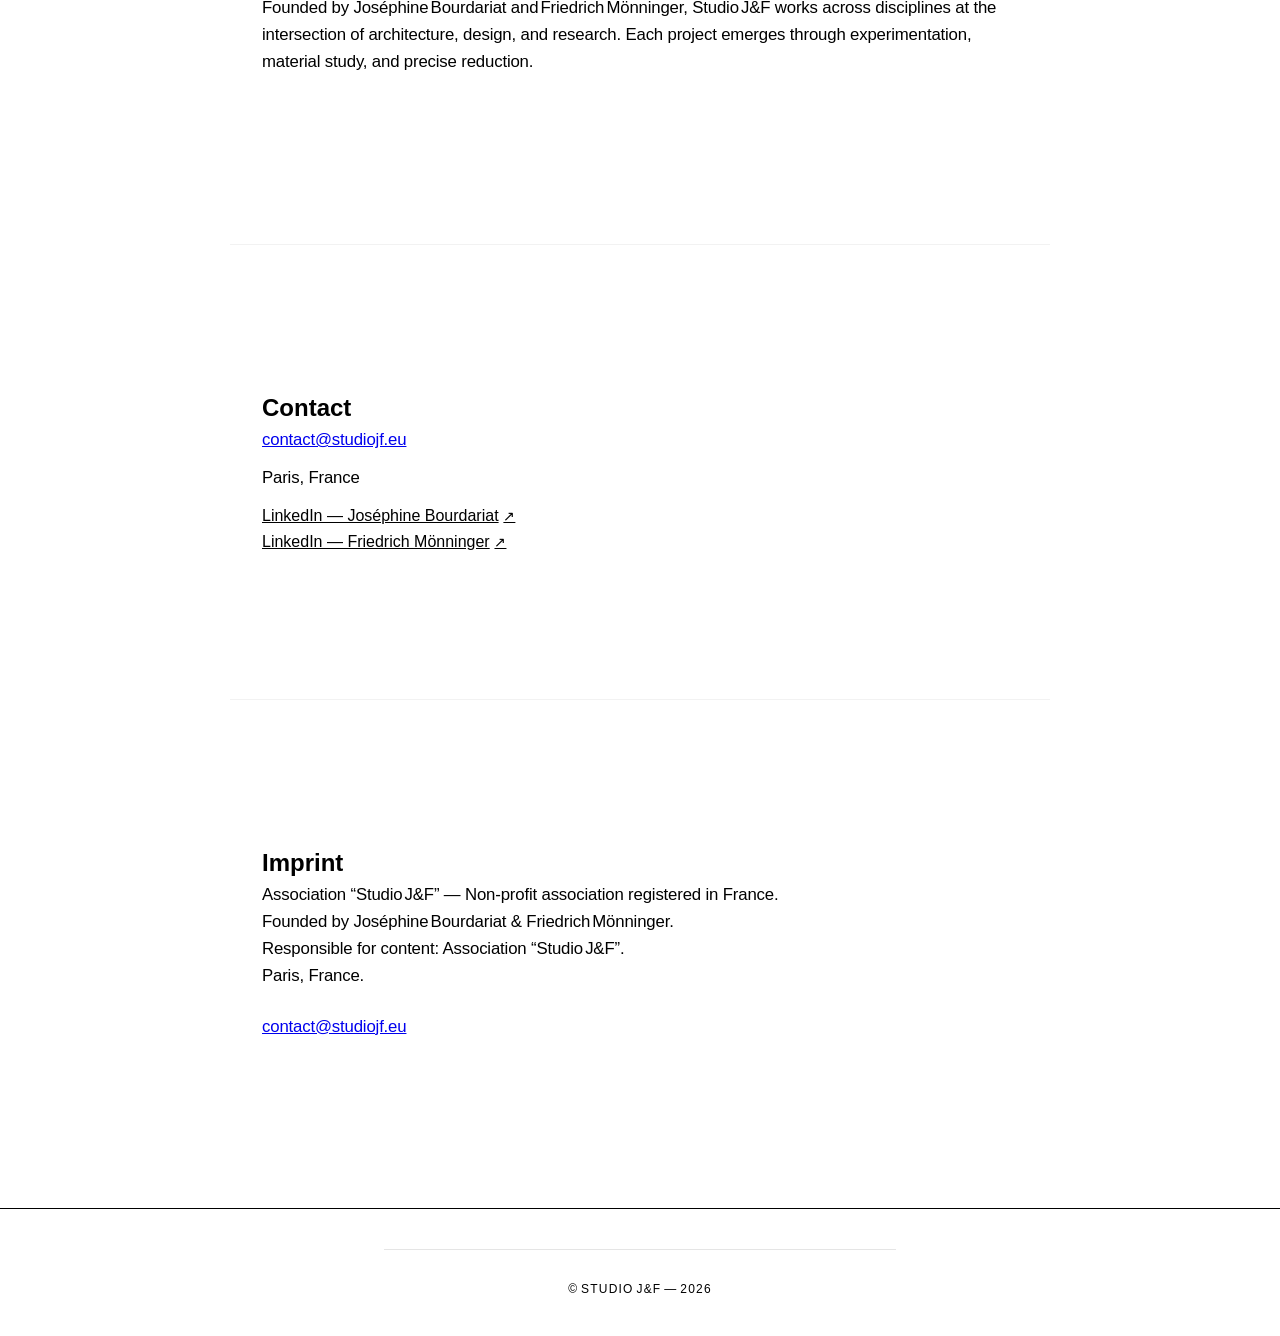
==== commit daa5b629: "Update index.html" ====
--- a/index.html
+++ b/index.html
@@ -8,6 +8,19 @@
   <link rel="stylesheet" href="style.css">
   <script defer src="script.js"></script>
 
+   <!-- Google Consent Mode -->
+  <script>
+    window.dataLayer = window.dataLayer || [];
+    function gtag(){dataLayer.push(arguments);}
+
+    gtag('consent', 'default', {
+      analytics_storage: 'denied',
+      ad_storage: 'denied',
+      ad_user_data: 'denied',
+      ad_personalization: 'denied'
+    });
+  </script>
+   
    <!-- Google tag (gtag.js) -->
 <script async src="https://www.googletagmanager.com/gtag/js?id=G-EFMYMMP37M"></script>
 <script>
@@ -82,7 +95,7 @@
   </section>
      
   <section class="media">
-    <img src="Festival des Cabanes_proposal.png" alt="Installation">
+    <img src="Festival des Cabanes_proposal.webp" alt="Installation">
   </section>
    
   <!-- PROJECTS -->
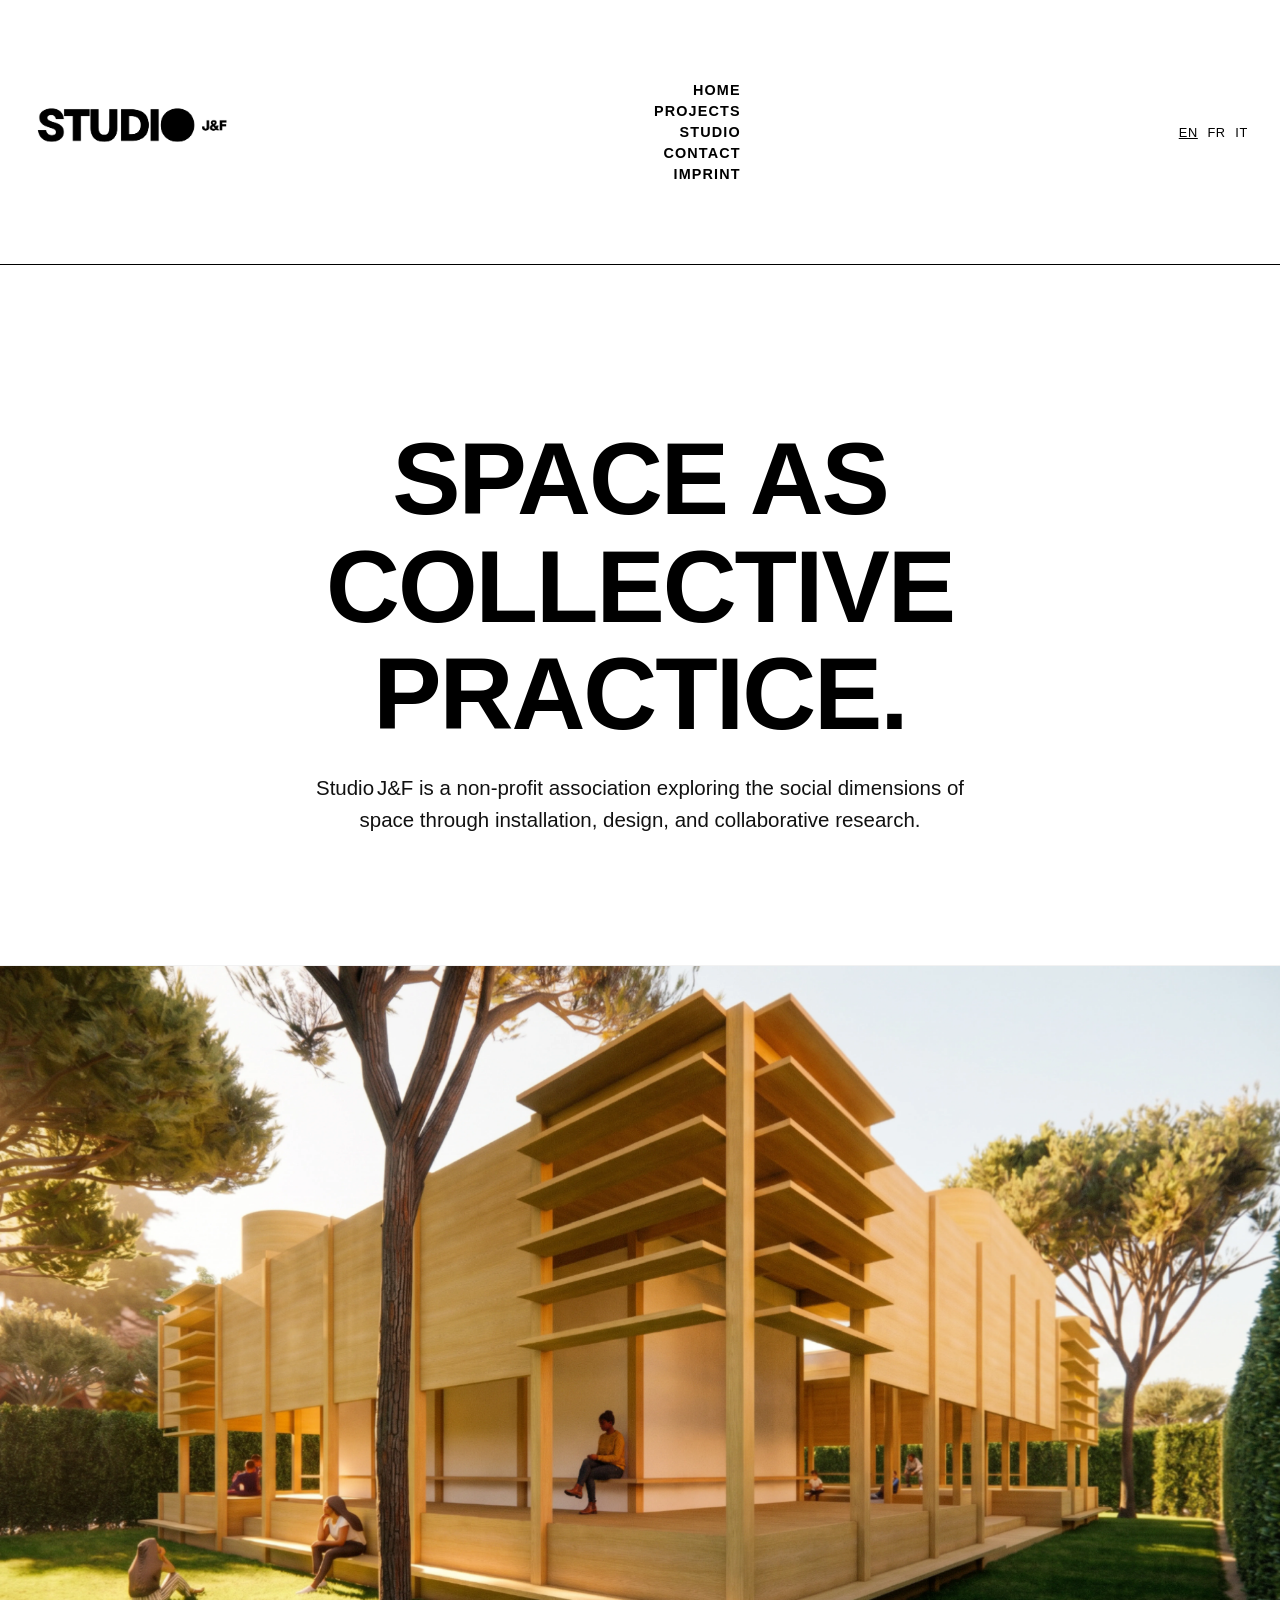
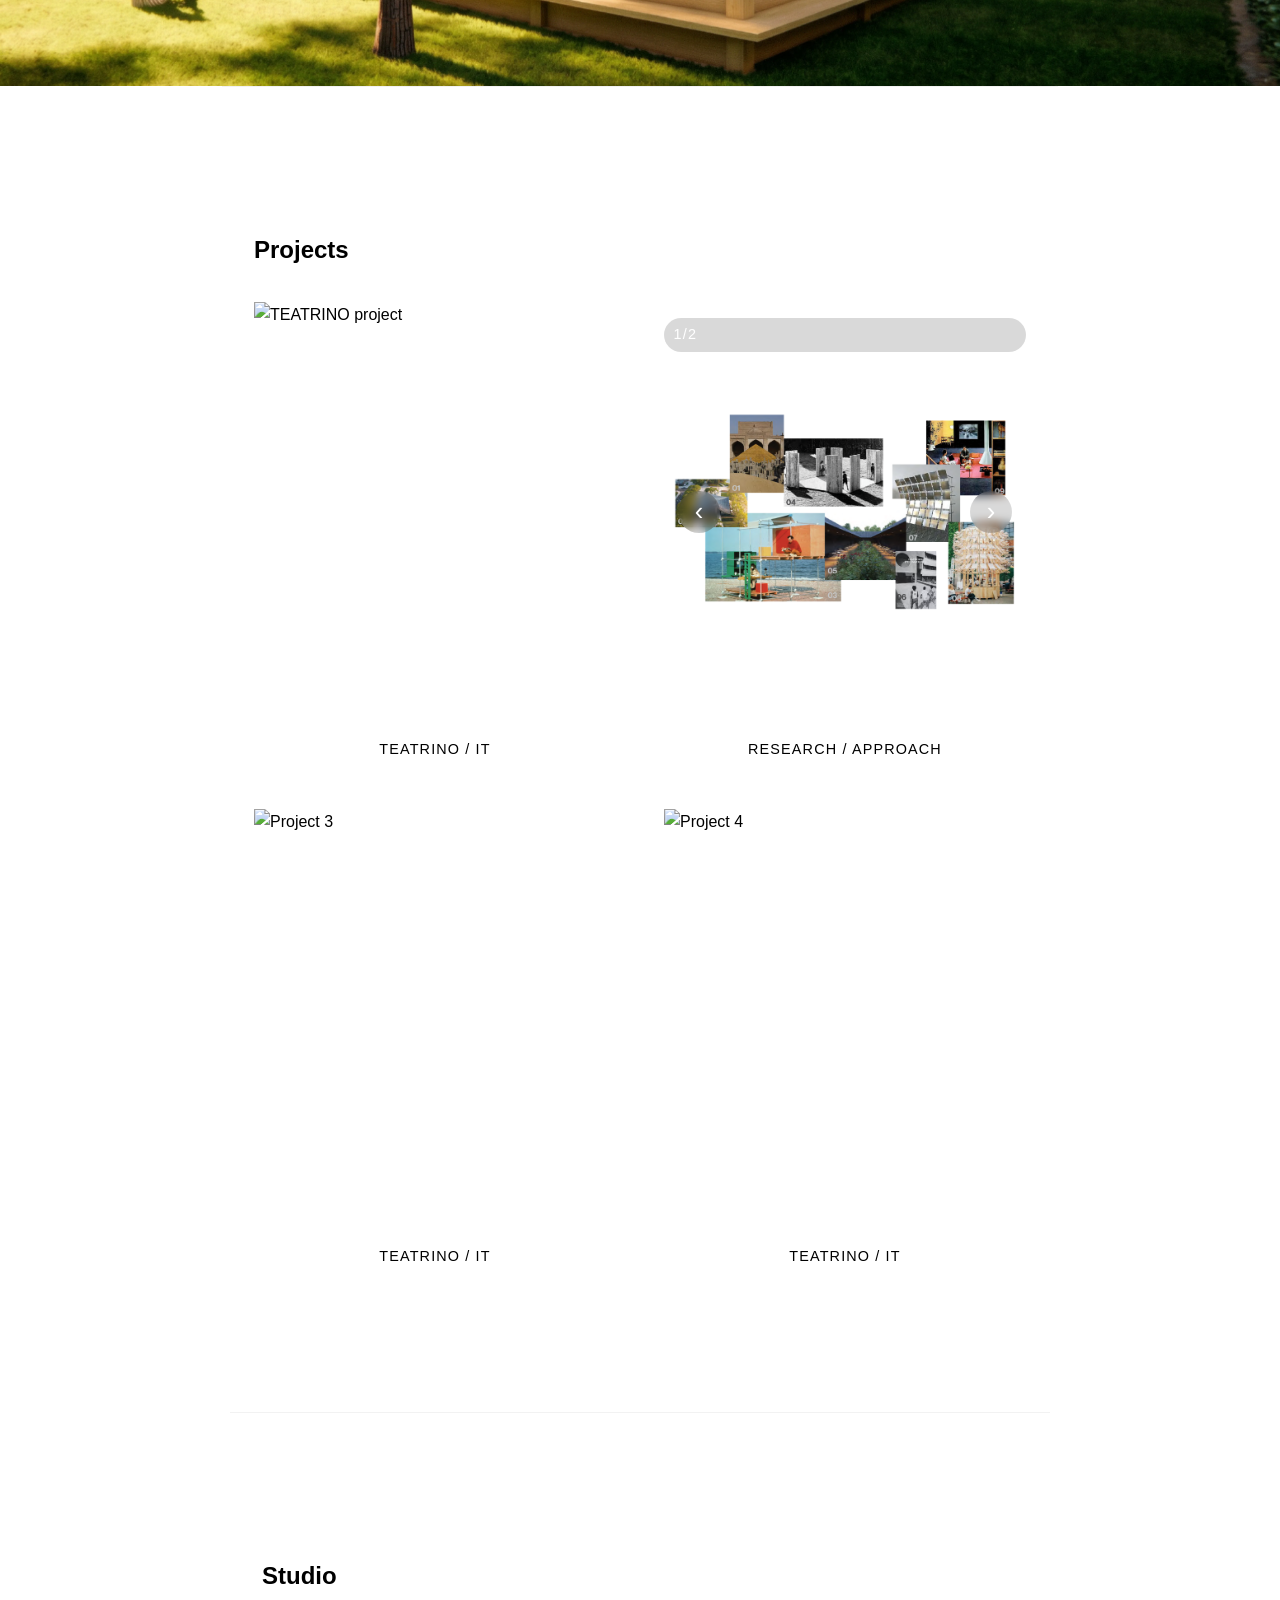
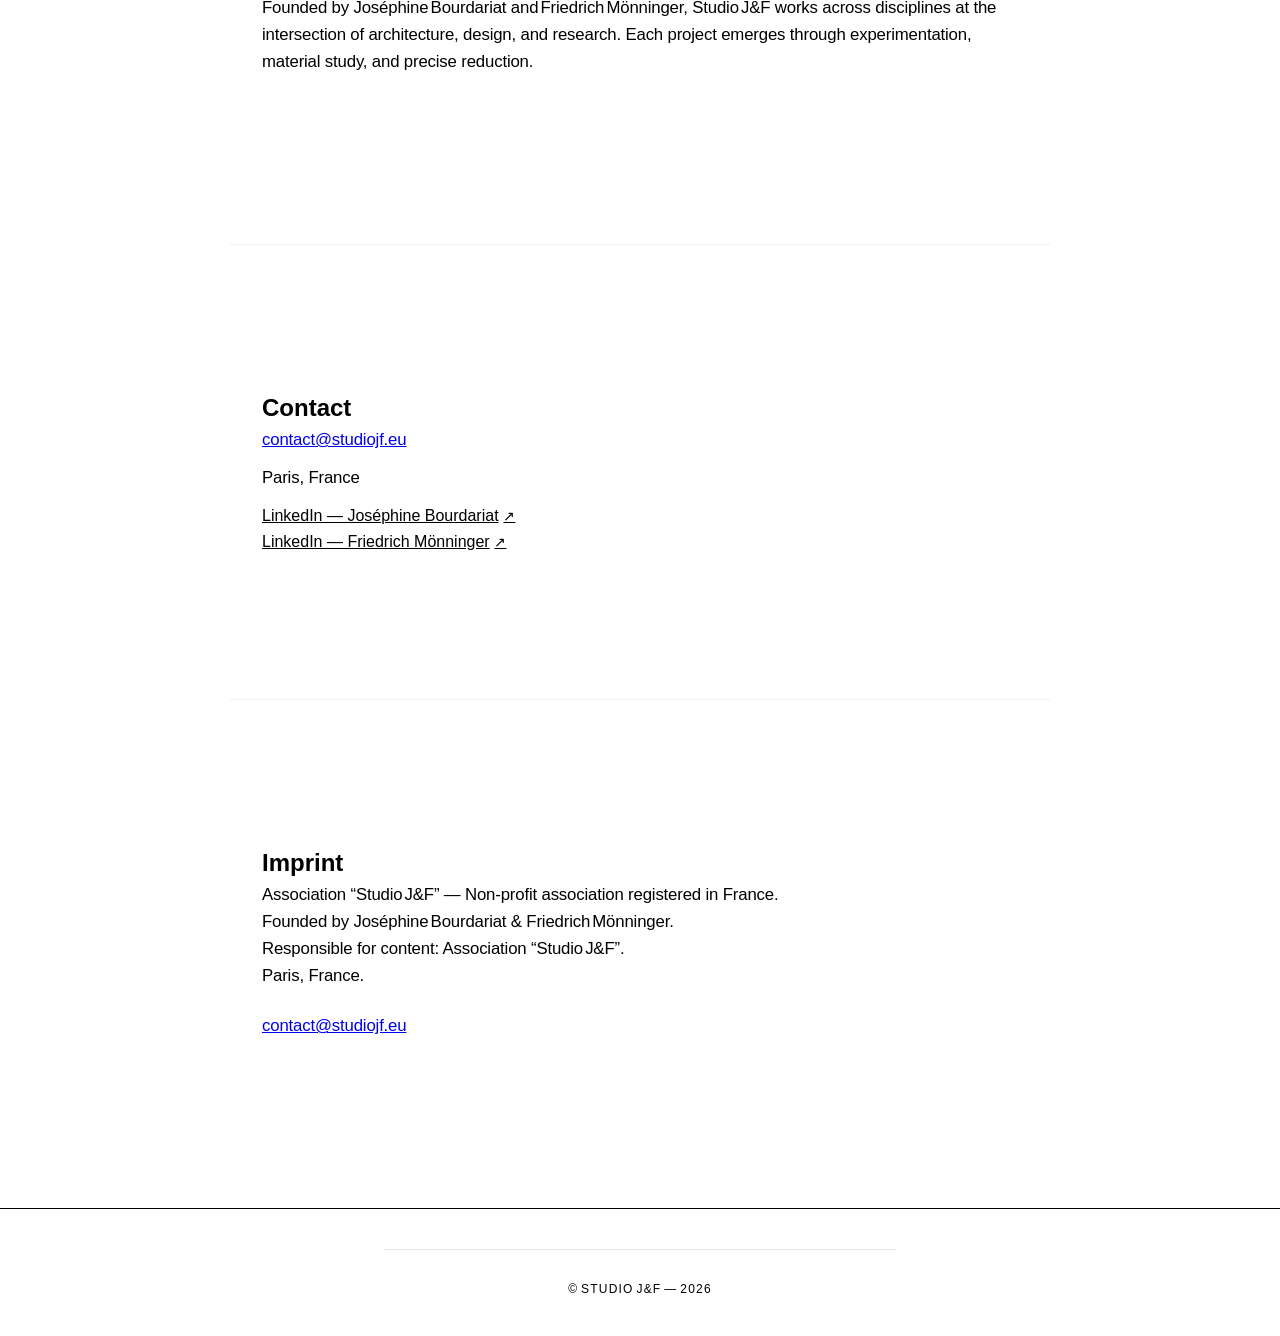
==== commit b592e451: "Update index.html" ====
--- a/index.html
+++ b/index.html
@@ -107,7 +107,7 @@
 
      <div class="grid">
     <div class="project">
-      <img src="Studio JF_PRESENTATION DU PROJET.png" alt="TEATRINO project">
+      <img src="Studio JF_PRESENTATION DU PROJET.webp" alt="TEATRINO project">
       <span>TEATRINO / IT</span>
     </div>
         
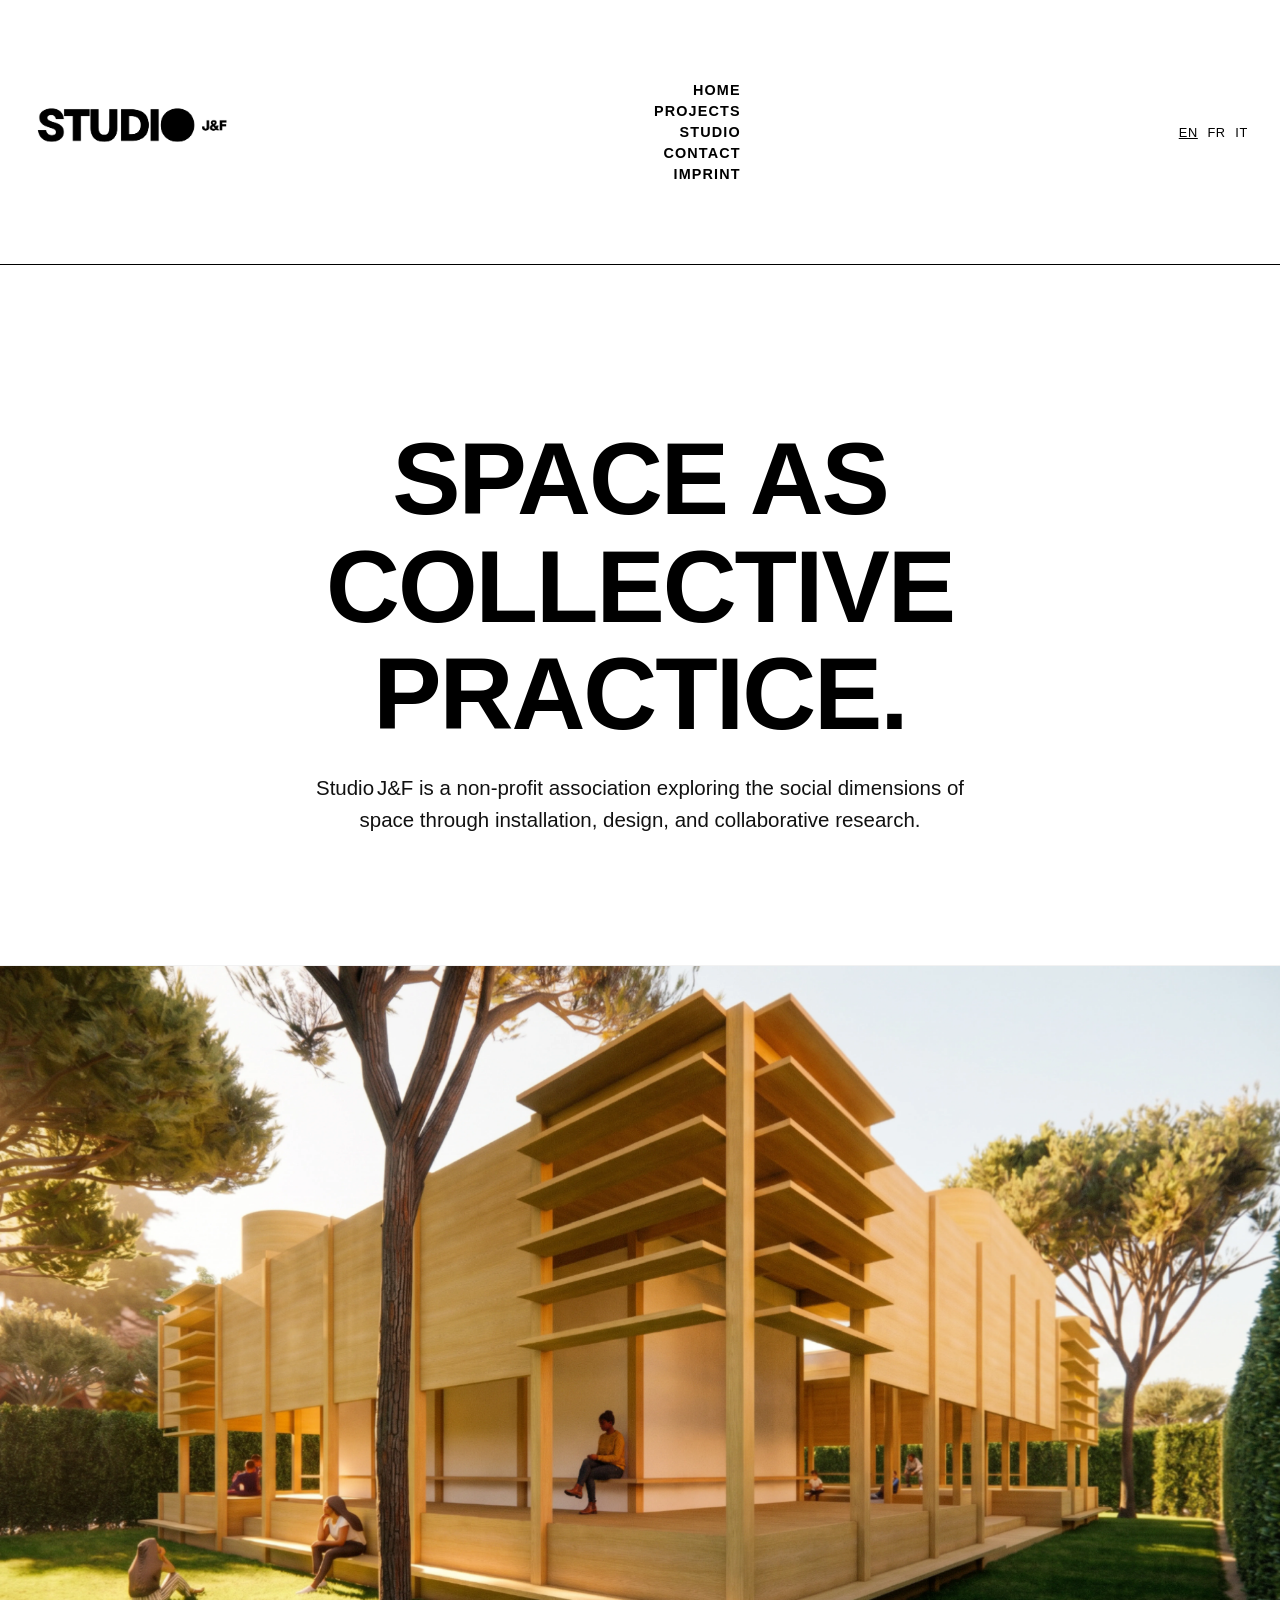
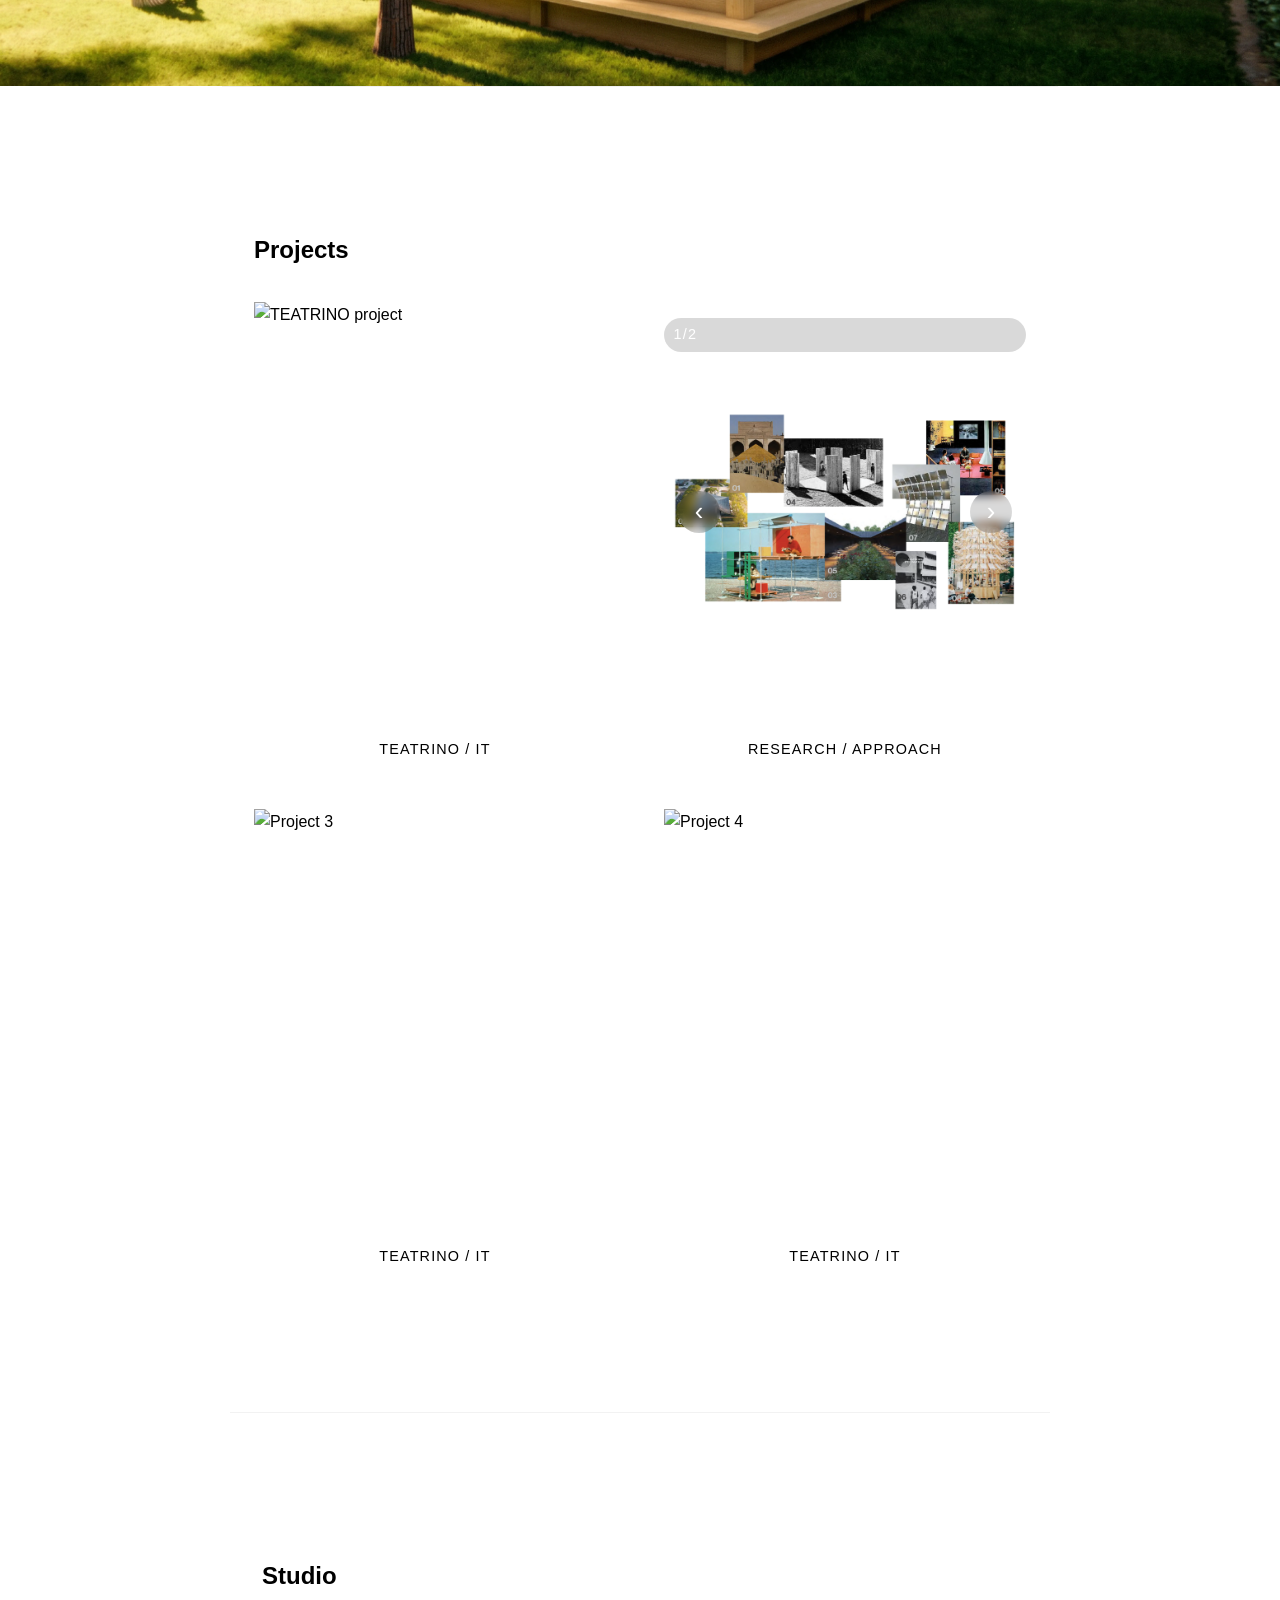
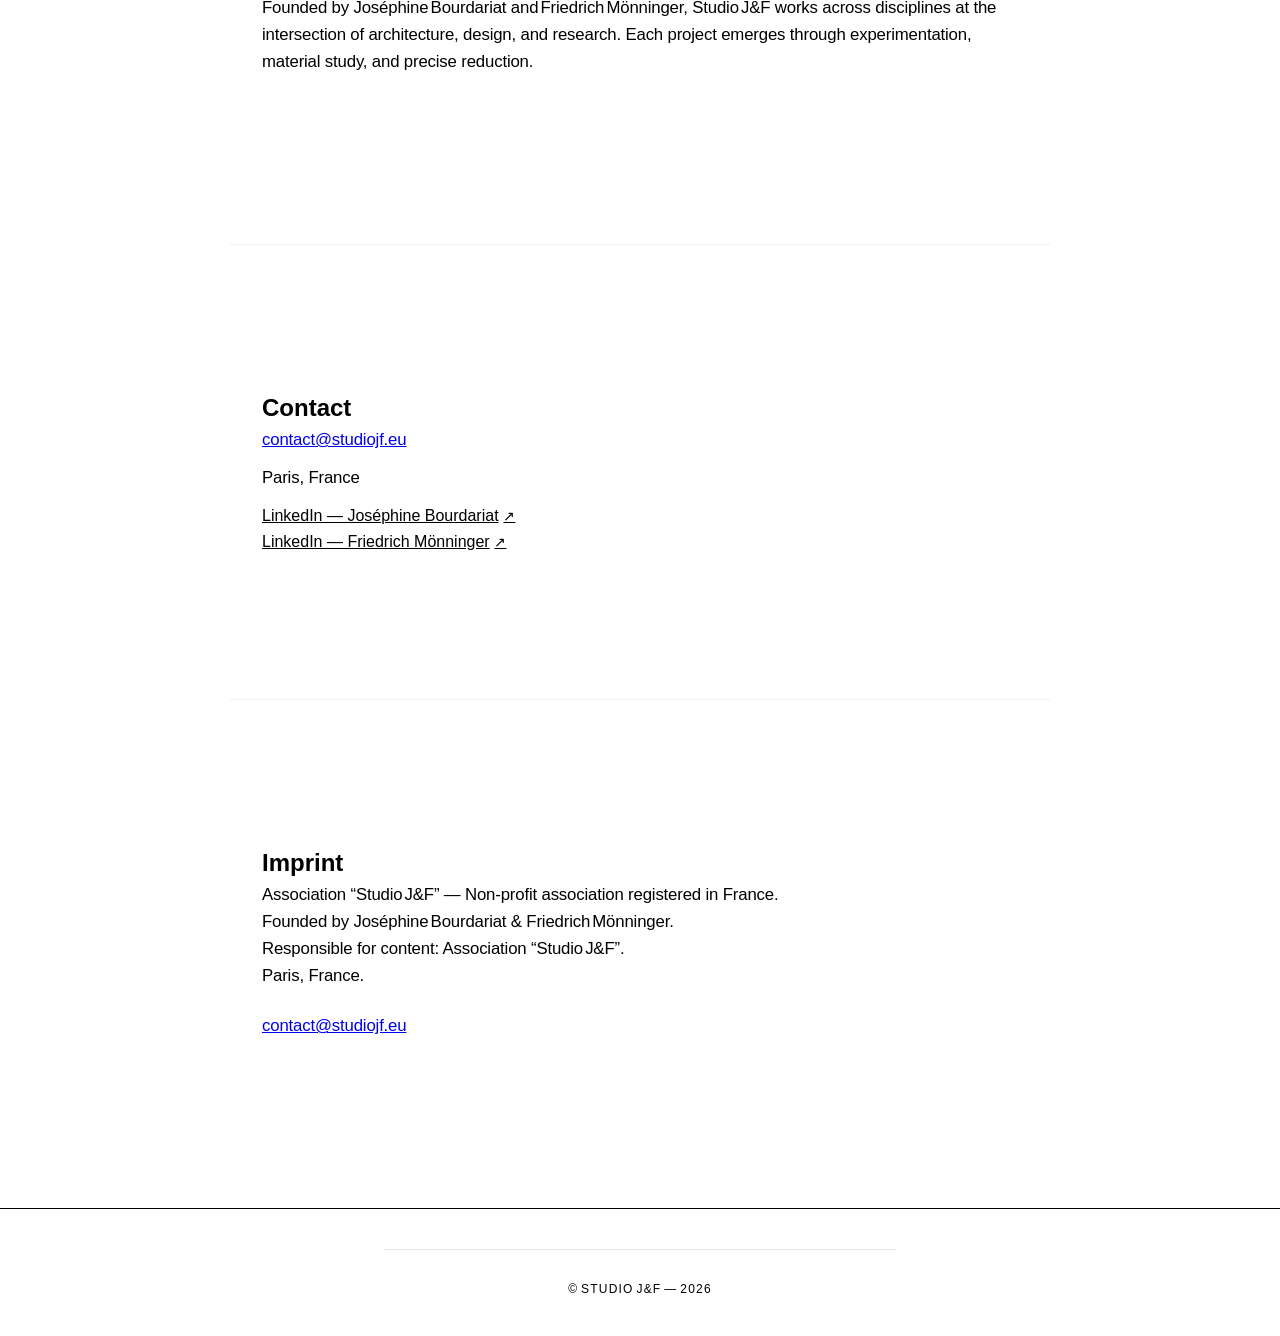
==== commit 92f12ebc: "Update index.html" ====
--- a/index.html
+++ b/index.html
@@ -113,8 +113,8 @@
         
   <div class="project">
   <div class="slider" data-slider>
-       <img src="Studio JF_PRESENTATION DU PROJET_RESEARCH.png" class="slide active" alt="Research 1">
-       <img src="Studio JF_PRESENTATION DU PROJET_RESEARCH_2.png" class="slide" alt="Research 2">
+       <img src="Studio JF_PRESENTATION DU PROJET_RESEARCH.webp" class="slide active" alt="Research 1">
+       <img src="Studio JF_PRESENTATION DU PROJET_RESEARCH_2.webp" class="slide" alt="Research 2">
      
     <button class="arrow left" data-prev>‹</button>
     <button class="arrow right" data-next>›</button>
@@ -130,12 +130,12 @@
   </div>
 
     <div class="project">
-      <img src="Studio JF_PRESENTATION DU PROJET_2.png" alt="Project 3">
+      <img src="Studio JF_PRESENTATION DU PROJET_2.webp" alt="Project 3">
       <span>TEATRINO / IT</span>
     </div>
 
     <div class="project">
-      <img src="Studio JF_PRESENTATION DU PROJET_3.png" alt="Project 4">
+      <img src="Studio JF_PRESENTATION DU PROJET_3.webp" alt="Project 4">
       <span>TEATRINO / IT</span>
     </div>
   </div>
